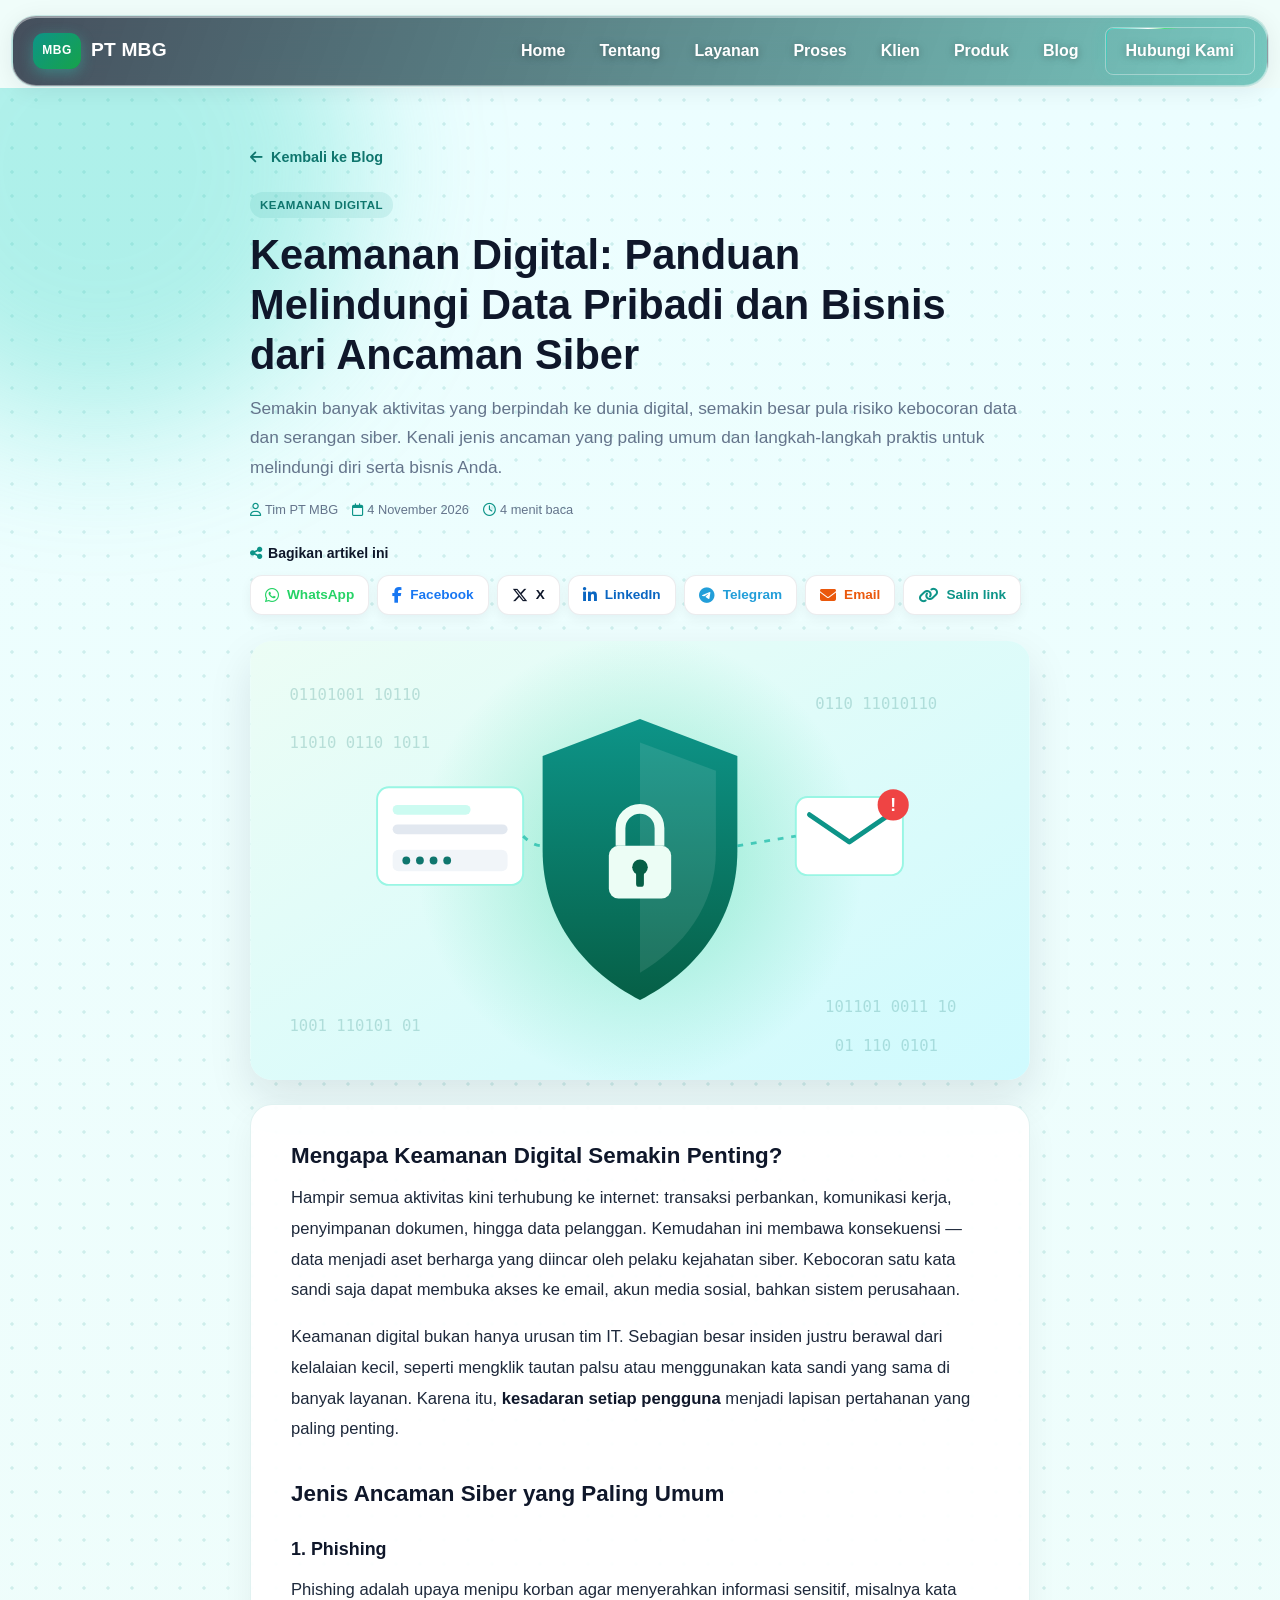
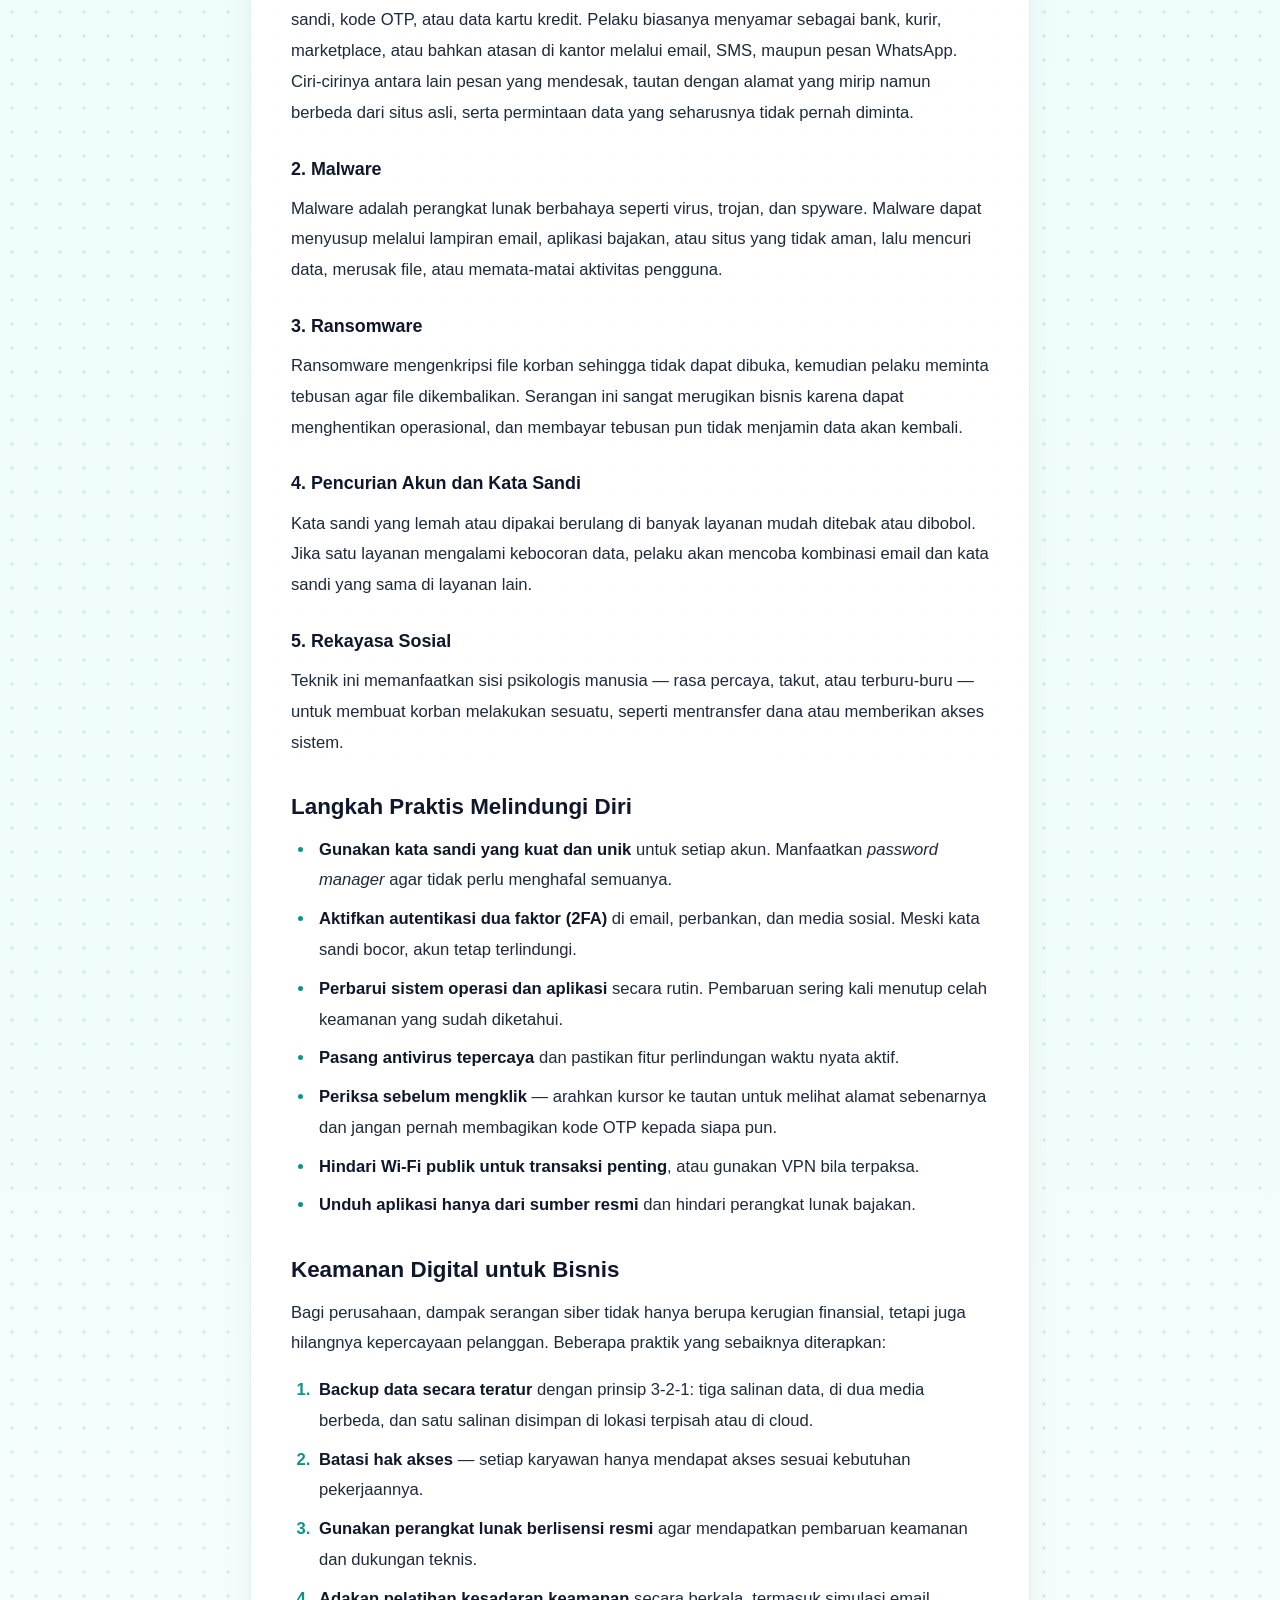
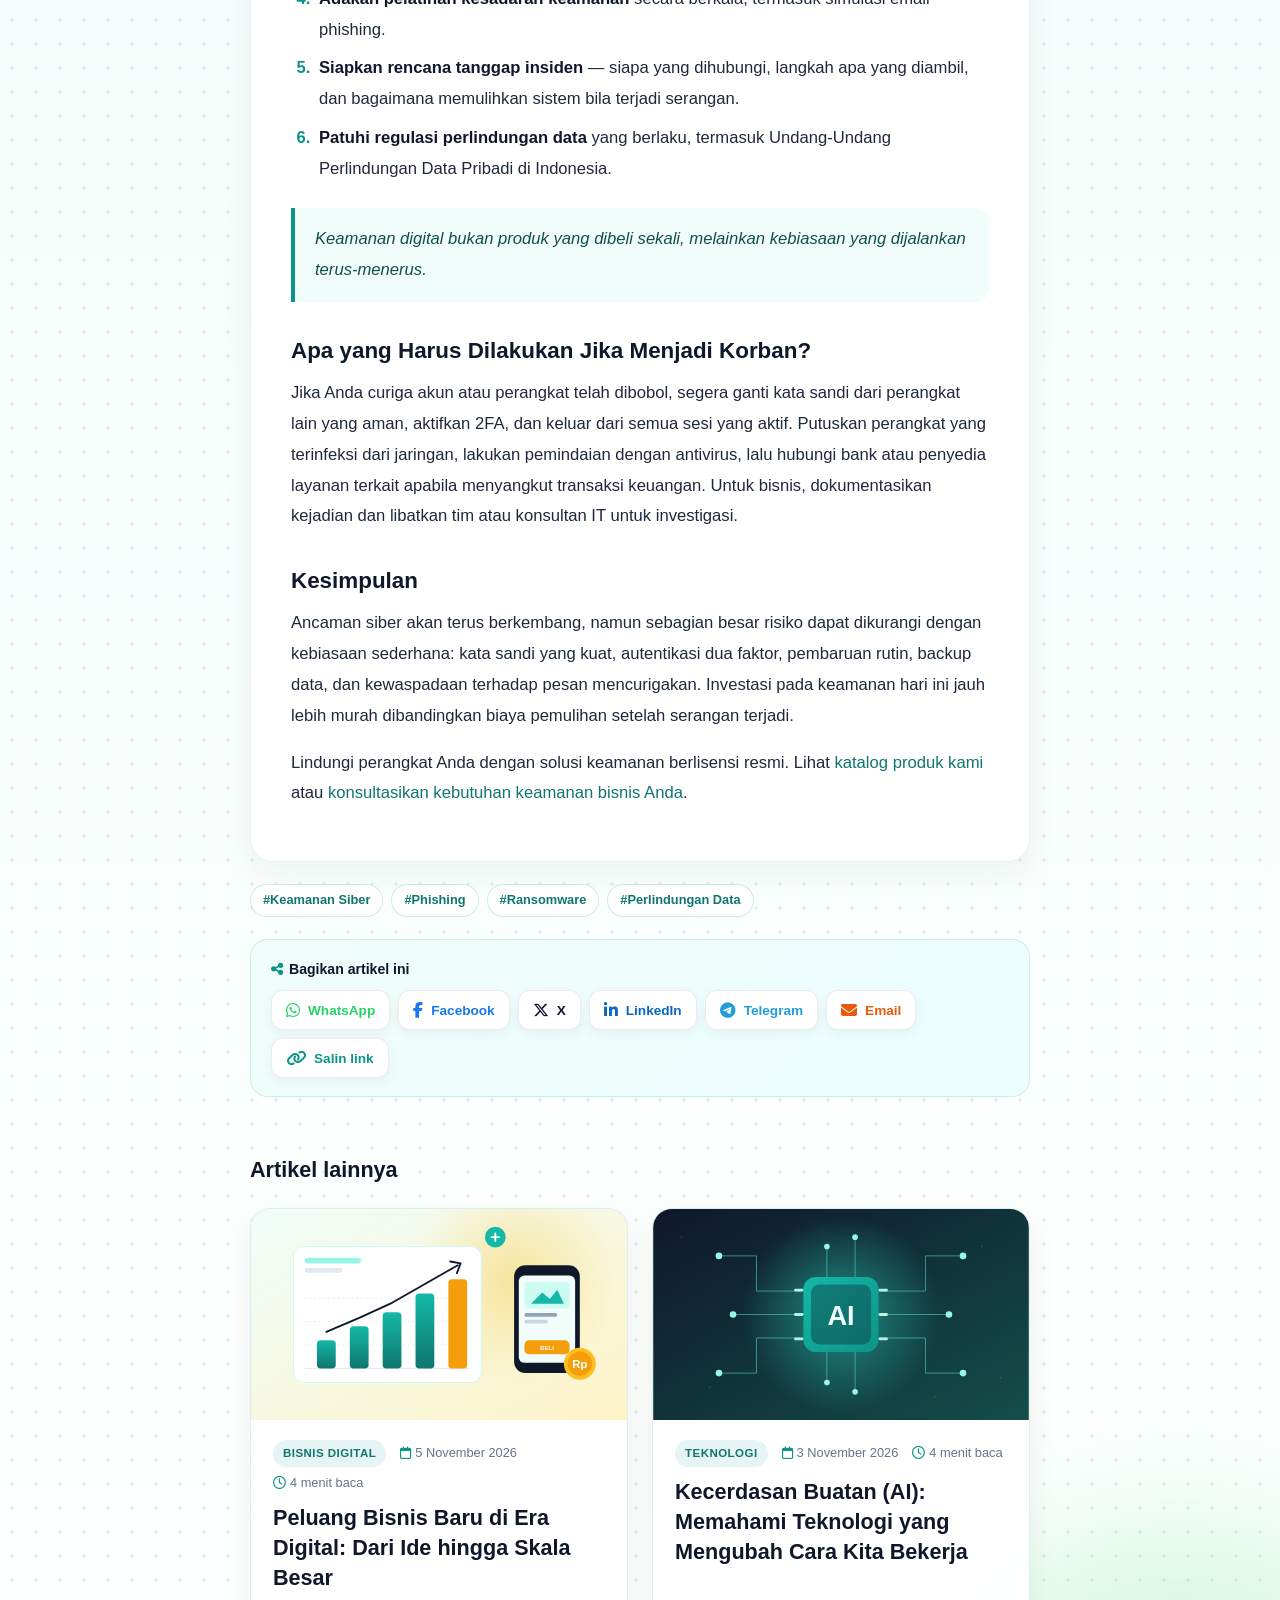
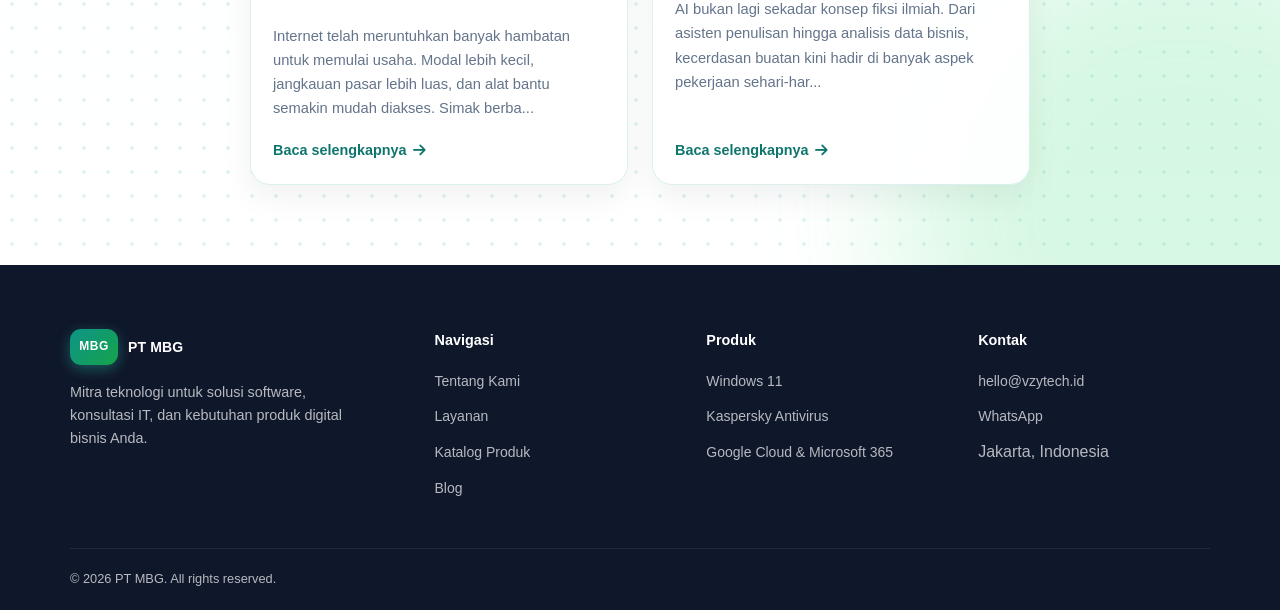
==== public/blog/keamanan-digital-melindungi-data-dari-ancaman-siber.html @ eb4c5659 "perbaikan dashboard, penambahan blog artikel" ====
<!DOCTYPE html>
<html lang="id">
<head>
<meta charset="UTF-8">
<meta name="viewport" content="width=device-width, initial-scale=1.0">
<title>Keamanan Digital: Panduan Melindungi Data Pribadi dan Bisnis dari Ancaman Siber — PT MBG</title>
<meta name="description" content="Panduan keamanan digital: kenali ancaman siber seperti phishing, malware, dan ransomware, serta langkah praktis melindungi data pribadi dan bisnis.">
<meta name="keywords" content="keamanan digital, keamanan siber, phishing, ransomware, antivirus, perlindungan data">
<meta property="og:title" content="Keamanan Digital: Panduan Melindungi Data Pribadi dan Bisnis dari Ancaman Siber">
<meta property="og:description" content="Panduan keamanan digital: kenali ancaman siber seperti phishing, malware, dan ransomware, serta langkah praktis melindungi data pribadi dan bisnis.">
<meta property="og:type" content="article">
<link rel="stylesheet" href="https://cdnjs.cloudflare.com/ajax/libs/font-awesome/6.5.1/css/all.min.css">
<link rel="stylesheet" href="../home/css/style.css">
<style>.catalog-page{padding-top:88px;background:var(--off-white)}.blog-section{position:relative;isolation:isolate;overflow:hidden;padding:56px 0 80px;background-color:#f0fdfa;background-image:radial-gradient(circle,rgba(13,148,136,.14) 1.5px,transparent 1.75px),linear-gradient(180deg,#ecfeff 0%,#f0fdfa 45%,#fff 100%);background-size:24px 24px,100% 100%}.blog-section::before,.blog-section::after{content:"";position:absolute;z-index:-1;border-radius:50%;filter:blur(70px);pointer-events:none}.blog-section::before{width:520px;height:520px;top:-180px;left:-160px;background:rgba(45,212,191,.32)}.blog-section::after{width:560px;height:560px;bottom:-220px;right:-180px;background:rgba(74,222,128,.22)}.blog-section .section-header{margin-bottom:40px}.blog-grid{display:grid;grid-template-columns:repeat(3,minmax(0,1fr));gap:24px}@media(max-width:980px){.blog-grid{grid-template-columns:repeat(2,minmax(0,1fr))}}@media(max-width:620px){.blog-grid{grid-template-columns:1fr}}.blog-card{display:flex;flex-direction:column;min-width:0;overflow:hidden;border-radius:20px;background:rgba(255,255,255,.94);border:1px solid rgba(13,148,136,.14);box-shadow:0 12px 32px rgba(15,23,42,.06);color:inherit;text-decoration:none;transition:transform .25s ease,box-shadow .25s ease}.blog-card:hover{transform:translateY(-4px);box-shadow:0 20px 44px rgba(13,148,136,.16)}.blog-card-image{display:block;width:100%;aspect-ratio:16/9;object-fit:cover;background:linear-gradient(135deg,rgba(13,148,136,.12),rgba(22,163,74,.1))}.blog-card-body{display:flex;flex:1;flex-direction:column;gap:10px;padding:20px 22px 22px}.blog-meta{display:flex;flex-wrap:wrap;align-items:center;gap:6px 14px;color:var(--muted);font-size:.8rem}.blog-meta i{margin-right:4px;color:var(--turquoise)}.blog-category{display:inline-block;padding:4px 10px;border-radius:999px;background:rgba(13,148,136,.1);color:var(--turquoise-dark);font-size:.72rem;font-weight:700;letter-spacing:.04em;text-transform:uppercase}.blog-card h2{margin:0;font-size:1.18rem;line-height:1.4;color:var(--slate)}.blog-card p{margin:0;color:var(--muted);font-size:.92rem;line-height:1.65}.blog-read-more{margin-top:auto;padding-top:8px;color:var(--turquoise-dark);font-weight:700;font-size:.9rem}.blog-read-more i{margin-left:6px;transition:transform .2s ease}.blog-card:hover .blog-read-more i{transform:translateX(4px)}.blog-empty{grid-column:1/-1;padding:28px;border:1px dashed var(--border);border-radius:16px;color:var(--muted);text-align:center}.article-wrap{max-width:780px;margin:0 auto}.article-back{display:inline-flex;align-items:center;gap:8px;margin-bottom:22px;color:var(--turquoise-dark);font-weight:700;text-decoration:none;font-size:.9rem}.article-header h1{margin:12px 0 14px;font-size:clamp(1.8rem,4vw,2.6rem);line-height:1.2;color:var(--slate)}.article-lead{margin:0 0 18px;color:var(--muted);font-size:1.08rem;line-height:1.7}.article-cover{display:block;width:100%;aspect-ratio:16/9;object-fit:cover;margin:26px 0 8px;border-radius:22px;box-shadow:0 18px 44px rgba(15,23,42,.1)}.article-body{margin-top:24px;padding:36px 40px;border-radius:22px;background:rgba(255,255,255,.95);border:1px solid rgba(13,148,136,.12);box-shadow:0 12px 32px rgba(15,23,42,.05);color:#1e293b;font-size:1.04rem;line-height:1.85}.article-body h2{margin:34px 0 12px;font-size:1.4rem;line-height:1.35;color:var(--slate)}.article-body h2:first-child{margin-top:0}.article-body h3{margin:24px 0 8px;font-size:1.12rem;color:var(--slate)}.article-body p{margin:0 0 16px}.article-body ul,.article-body ol{margin:0 0 18px;padding-left:24px}.article-body ul{list-style:disc}.article-body ol{list-style:decimal}.article-body li{margin-bottom:8px;padding-left:4px}.article-body li::marker{color:var(--turquoise);font-weight:700}.article-body strong{color:var(--slate)}.article-body a{color:var(--turquoise-dark)}.article-body img{max-width:100%;height:auto;border-radius:14px}.article-body blockquote{margin:24px 0;padding:16px 20px;border-left:4px solid var(--turquoise);border-radius:0 14px 14px 0;background:#f0fdfa;color:#134e4a;font-style:italic}.article-tags{display:flex;flex-wrap:wrap;gap:8px;margin-top:22px}.article-tags span{padding:5px 12px;border-radius:999px;background:#fff;border:1px solid rgba(13,148,136,.2);color:var(--turquoise-dark);font-size:.8rem;font-weight:600}.article-related{margin-top:56px}.article-related h2{margin:0 0 20px;font-size:1.35rem;color:var(--slate)}.article-related .blog-grid{grid-template-columns:repeat(2,minmax(0,1fr))}@media(max-width:620px){.article-body{padding:24px 20px;font-size:1rem}.article-related .blog-grid{grid-template-columns:1fr}}</style><style>.share-bar{display:flex;flex-wrap:wrap;align-items:center;gap:10px;margin:22px 0}.share-bar-label{margin-right:4px;color:var(--slate);font-size:.88rem;font-weight:700}.share-bar-label i{margin-right:6px;color:var(--turquoise)}.share-buttons{display:flex;flex-wrap:wrap;gap:8px}.share-btn{display:inline-flex;align-items:center;justify-content:center;gap:8px;height:40px;min-width:40px;padding:0 14px;border:1px solid rgba(15,23,42,.08);border-radius:12px;background:#fff;color:var(--share-color);font:600 .85rem var(--font);text-decoration:none;cursor:pointer;box-shadow:0 4px 12px rgba(15,23,42,.05);transition:transform .2s ease,background .2s ease,color .2s ease,box-shadow .2s ease}.share-btn i{font-size:1rem}.share-btn:hover,.share-btn:focus-visible{background:var(--share-color);color:#fff;transform:translateY(-2px);box-shadow:0 10px 20px rgba(15,23,42,.12)}.share-btn.is-copied{background:var(--share-color);color:#fff}.share-btn-native{display:none}.share-bar.is-boxed{padding:18px 20px;border-radius:18px;background:linear-gradient(135deg,#f0fdfa,#ecfeff);border:1px solid rgba(13,148,136,.16)}.article-body .share-bar{margin:26px 0}@media(max-width:620px){.share-btn span{display:none}.share-btn{padding:0;width:42px;height:42px}.share-btn-native{display:inline-flex}.share-bar-label{width:100%}}</style>
</head>
<body class="catalog-page">
<div class="nav-wrap"><nav class="nav" aria-label="Navigasi utama"><a href="/public/home/" class="nav-logo"><span class="nav-logo-mark">MBG</span>PT MBG</a><div class="nav-links" id="navLinks"><a href="/public/home/">Home</a><a href="/public/home/index.html#about">Tentang</a><a href="/public/home/index.html#services">Layanan</a><a href="/public/home/index.html#process">Proses</a><a href="/public/home/index.html#testimonials">Klien</a><a href="/public/pages/produk.html">Produk</a><a href="/public/pages/blog.html">Blog</a><a href="/public/home/index.html#contact" class="nav-cta">Hubungi Kami</a></div><button class="nav-toggle" type="button" aria-label="Menu" aria-expanded="false"><i class="fas fa-bars"></i></button></nav></div><script>(function(){var toggle=document.querySelector(".nav-toggle");var links=document.querySelector(".nav-links");var nav=document.querySelector(".nav");if(toggle&&links){toggle.addEventListener("click",function(){var open=links.classList.toggle("open");toggle.setAttribute("aria-expanded",open?"true":"false");});links.querySelectorAll("a").forEach(function(link){link.addEventListener("click",function(){links.classList.remove("open");toggle.setAttribute("aria-expanded","false");});});}if(nav){var update=function(){nav.classList.toggle("scrolled",window.scrollY>40);};window.addEventListener("scroll",update,{passive:true});update();}})();</script>
<main class="section blog-section"><div class="container"><article class="article-wrap"><a class="article-back" href="/public/pages/blog.html"><i class="fas fa-arrow-left"></i>Kembali ke Blog</a><header class="article-header"><span class="blog-category">Keamanan Digital</span><h1>Keamanan Digital: Panduan Melindungi Data Pribadi dan Bisnis dari Ancaman Siber</h1><p class="article-lead">Semakin banyak aktivitas yang berpindah ke dunia digital, semakin besar pula risiko kebocoran data dan serangan siber. Kenali jenis ancaman yang paling umum dan langkah-langkah praktis untuk melindungi diri serta bisnis Anda.</p><div class="blog-meta"><span><i class="far fa-user"></i>Tim PT MBG</span><span><i class="far fa-calendar"></i>4 November 2026</span><span><i class="far fa-clock"></i>4 menit baca</span></div><div class="share-bar" data-share-title="Keamanan Digital: Panduan Melindungi Data Pribadi dan Bisnis dari Ancaman Siber"><span class="share-bar-label"><i class="fas fa-share-alt"></i>Bagikan artikel ini</span><div class="share-buttons"><a href="#" target="_blank" rel="noopener noreferrer" class="share-btn" data-share="whatsapp" style="--share-color:#25d366" aria-label="Bagikan via WhatsApp" title="WhatsApp"><i class="fab fa-whatsapp" aria-hidden="true"></i><span>WhatsApp</span></a><a href="#" target="_blank" rel="noopener noreferrer" class="share-btn" data-share="facebook" style="--share-color:#1877f2" aria-label="Bagikan via Facebook" title="Facebook"><i class="fab fa-facebook-f" aria-hidden="true"></i><span>Facebook</span></a><a href="#" target="_blank" rel="noopener noreferrer" class="share-btn" data-share="x" style="--share-color:#0f172a" aria-label="Bagikan via X" title="X"><i class="fab fa-x-twitter" aria-hidden="true"></i><span>X</span></a><a href="#" target="_blank" rel="noopener noreferrer" class="share-btn" data-share="linkedin" style="--share-color:#0a66c2" aria-label="Bagikan via LinkedIn" title="LinkedIn"><i class="fab fa-linkedin-in" aria-hidden="true"></i><span>LinkedIn</span></a><a href="#" target="_blank" rel="noopener noreferrer" class="share-btn" data-share="telegram" style="--share-color:#229ed9" aria-label="Bagikan via Telegram" title="Telegram"><i class="fab fa-telegram-plane" aria-hidden="true"></i><span>Telegram</span></a><a href="#" target="_blank" rel="noopener noreferrer" class="share-btn" data-share="email" style="--share-color:#ea580c" aria-label="Bagikan via Email" title="Email"><i class="fas fa-envelope" aria-hidden="true"></i><span>Email</span></a><button type="button" class="share-btn" data-share="copy" style="--share-color:#0d9488" aria-label="Bagikan via Salin link" title="Salin link"><i class="fas fa-link" aria-hidden="true"></i><span>Salin link</span></button><button type="button" class="share-btn share-btn-native" data-share="native" style="--share-color:#0d9488" aria-label="Bagikan" title="Bagikan"><i class="fas fa-share-nodes" aria-hidden="true"></i></button></div></div></header><img class="article-cover" src="/public/blog/img/keamanan-digital.svg" alt="Keamanan Digital: Panduan Melindungi Data Pribadi dan Bisnis dari Ancaman Siber"><div class="article-body"><h2>Mengapa Keamanan Digital Semakin Penting?</h2>
<p>Hampir semua aktivitas kini terhubung ke internet: transaksi perbankan, komunikasi kerja, penyimpanan dokumen, hingga data pelanggan. Kemudahan ini membawa konsekuensi — data menjadi aset berharga yang diincar oleh pelaku kejahatan siber. Kebocoran satu kata sandi saja dapat membuka akses ke email, akun media sosial, bahkan sistem perusahaan.</p>
<p>Keamanan digital bukan hanya urusan tim IT. Sebagian besar insiden justru berawal dari kelalaian kecil, seperti mengklik tautan palsu atau menggunakan kata sandi yang sama di banyak layanan. Karena itu, <strong>kesadaran setiap pengguna</strong> menjadi lapisan pertahanan yang paling penting.</p>

<h2>Jenis Ancaman Siber yang Paling Umum</h2>
<h3>1. Phishing</h3>
<p>Phishing adalah upaya menipu korban agar menyerahkan informasi sensitif, misalnya kata sandi, kode OTP, atau data kartu kredit. Pelaku biasanya menyamar sebagai bank, kurir, marketplace, atau bahkan atasan di kantor melalui email, SMS, maupun pesan WhatsApp. Ciri-cirinya antara lain pesan yang mendesak, tautan dengan alamat yang mirip namun berbeda dari situs asli, serta permintaan data yang seharusnya tidak pernah diminta.</p>
<h3>2. Malware</h3>
<p>Malware adalah perangkat lunak berbahaya seperti virus, trojan, dan spyware. Malware dapat menyusup melalui lampiran email, aplikasi bajakan, atau situs yang tidak aman, lalu mencuri data, merusak file, atau memata-matai aktivitas pengguna.</p>
<h3>3. Ransomware</h3>
<p>Ransomware mengenkripsi file korban sehingga tidak dapat dibuka, kemudian pelaku meminta tebusan agar file dikembalikan. Serangan ini sangat merugikan bisnis karena dapat menghentikan operasional, dan membayar tebusan pun tidak menjamin data akan kembali.</p>
<h3>4. Pencurian Akun dan Kata Sandi</h3>
<p>Kata sandi yang lemah atau dipakai berulang di banyak layanan mudah ditebak atau dibobol. Jika satu layanan mengalami kebocoran data, pelaku akan mencoba kombinasi email dan kata sandi yang sama di layanan lain.</p>
<h3>5. Rekayasa Sosial</h3>
<p>Teknik ini memanfaatkan sisi psikologis manusia — rasa percaya, takut, atau terburu-buru — untuk membuat korban melakukan sesuatu, seperti mentransfer dana atau memberikan akses sistem.</p>

<h2>Langkah Praktis Melindungi Diri</h2>
<ul>
<li><strong>Gunakan kata sandi yang kuat dan unik</strong> untuk setiap akun. Manfaatkan <em>password manager</em> agar tidak perlu menghafal semuanya.</li>
<li><strong>Aktifkan autentikasi dua faktor (2FA)</strong> di email, perbankan, dan media sosial. Meski kata sandi bocor, akun tetap terlindungi.</li>
<li><strong>Perbarui sistem operasi dan aplikasi</strong> secara rutin. Pembaruan sering kali menutup celah keamanan yang sudah diketahui.</li>
<li><strong>Pasang antivirus tepercaya</strong> dan pastikan fitur perlindungan waktu nyata aktif.</li>
<li><strong>Periksa sebelum mengklik</strong> — arahkan kursor ke tautan untuk melihat alamat sebenarnya dan jangan pernah membagikan kode OTP kepada siapa pun.</li>
<li><strong>Hindari Wi-Fi publik untuk transaksi penting</strong>, atau gunakan VPN bila terpaksa.</li>
<li><strong>Unduh aplikasi hanya dari sumber resmi</strong> dan hindari perangkat lunak bajakan.</li>
</ul>

<h2>Keamanan Digital untuk Bisnis</h2>
<p>Bagi perusahaan, dampak serangan siber tidak hanya berupa kerugian finansial, tetapi juga hilangnya kepercayaan pelanggan. Beberapa praktik yang sebaiknya diterapkan:</p>
<ol>
<li><strong>Backup data secara teratur</strong> dengan prinsip 3-2-1: tiga salinan data, di dua media berbeda, dan satu salinan disimpan di lokasi terpisah atau di cloud.</li>
<li><strong>Batasi hak akses</strong> — setiap karyawan hanya mendapat akses sesuai kebutuhan pekerjaannya.</li>
<li><strong>Gunakan perangkat lunak berlisensi resmi</strong> agar mendapatkan pembaruan keamanan dan dukungan teknis.</li>
<li><strong>Adakan pelatihan kesadaran keamanan</strong> secara berkala, termasuk simulasi email phishing.</li>
<li><strong>Siapkan rencana tanggap insiden</strong> — siapa yang dihubungi, langkah apa yang diambil, dan bagaimana memulihkan sistem bila terjadi serangan.</li>
<li><strong>Patuhi regulasi perlindungan data</strong> yang berlaku, termasuk Undang-Undang Perlindungan Data Pribadi di Indonesia.</li>
</ol>
<blockquote>Keamanan digital bukan produk yang dibeli sekali, melainkan kebiasaan yang dijalankan terus-menerus.</blockquote>

<h2>Apa yang Harus Dilakukan Jika Menjadi Korban?</h2>
<p>Jika Anda curiga akun atau perangkat telah dibobol, segera ganti kata sandi dari perangkat lain yang aman, aktifkan 2FA, dan keluar dari semua sesi yang aktif. Putuskan perangkat yang terinfeksi dari jaringan, lakukan pemindaian dengan antivirus, lalu hubungi bank atau penyedia layanan terkait apabila menyangkut transaksi keuangan. Untuk bisnis, dokumentasikan kejadian dan libatkan tim atau konsultan IT untuk investigasi.</p>

<h2>Kesimpulan</h2>
<p>Ancaman siber akan terus berkembang, namun sebagian besar risiko dapat dikurangi dengan kebiasaan sederhana: kata sandi yang kuat, autentikasi dua faktor, pembaruan rutin, backup data, dan kewaspadaan terhadap pesan mencurigakan. Investasi pada keamanan hari ini jauh lebih murah dibandingkan biaya pemulihan setelah serangan terjadi.</p>
<p>Lindungi perangkat Anda dengan solusi keamanan berlisensi resmi. Lihat <a href="/public/pages/produk.html">katalog produk kami</a> atau <a href="/public/home/index.html#contact">konsultasikan kebutuhan keamanan bisnis Anda</a>.</p></div><div class="article-tags"><span>#Keamanan Siber</span><span>#Phishing</span><span>#Ransomware</span><span>#Perlindungan Data</span></div><div class="share-bar is-boxed" data-share-title="Keamanan Digital: Panduan Melindungi Data Pribadi dan Bisnis dari Ancaman Siber"><span class="share-bar-label"><i class="fas fa-share-alt"></i>Bagikan artikel ini</span><div class="share-buttons"><a href="#" target="_blank" rel="noopener noreferrer" class="share-btn" data-share="whatsapp" style="--share-color:#25d366" aria-label="Bagikan via WhatsApp" title="WhatsApp"><i class="fab fa-whatsapp" aria-hidden="true"></i><span>WhatsApp</span></a><a href="#" target="_blank" rel="noopener noreferrer" class="share-btn" data-share="facebook" style="--share-color:#1877f2" aria-label="Bagikan via Facebook" title="Facebook"><i class="fab fa-facebook-f" aria-hidden="true"></i><span>Facebook</span></a><a href="#" target="_blank" rel="noopener noreferrer" class="share-btn" data-share="x" style="--share-color:#0f172a" aria-label="Bagikan via X" title="X"><i class="fab fa-x-twitter" aria-hidden="true"></i><span>X</span></a><a href="#" target="_blank" rel="noopener noreferrer" class="share-btn" data-share="linkedin" style="--share-color:#0a66c2" aria-label="Bagikan via LinkedIn" title="LinkedIn"><i class="fab fa-linkedin-in" aria-hidden="true"></i><span>LinkedIn</span></a><a href="#" target="_blank" rel="noopener noreferrer" class="share-btn" data-share="telegram" style="--share-color:#229ed9" aria-label="Bagikan via Telegram" title="Telegram"><i class="fab fa-telegram-plane" aria-hidden="true"></i><span>Telegram</span></a><a href="#" target="_blank" rel="noopener noreferrer" class="share-btn" data-share="email" style="--share-color:#ea580c" aria-label="Bagikan via Email" title="Email"><i class="fas fa-envelope" aria-hidden="true"></i><span>Email</span></a><button type="button" class="share-btn" data-share="copy" style="--share-color:#0d9488" aria-label="Bagikan via Salin link" title="Salin link"><i class="fas fa-link" aria-hidden="true"></i><span>Salin link</span></button><button type="button" class="share-btn share-btn-native" data-share="native" style="--share-color:#0d9488" aria-label="Bagikan" title="Bagikan"><i class="fas fa-share-nodes" aria-hidden="true"></i></button></div></div><aside class="article-related"><h2>Artikel lainnya</h2><div class="blog-grid"><a class="blog-card" href="/public/blog/peluang-bisnis-baru-di-era-digital.html"><img class="blog-card-image" src="/public/blog/img/bisnis-digital.svg" alt="Peluang Bisnis Baru di Era Digital: Dari Ide hingga Skala Besar" loading="lazy"><div class="blog-card-body"><div class="blog-meta"><span class="blog-category">Bisnis Digital</span><span><i class="far fa-calendar"></i>5 November 2026</span><span><i class="far fa-clock"></i>4 menit baca</span></div><h2>Peluang Bisnis Baru di Era Digital: Dari Ide hingga Skala Besar</h2><p>Internet telah meruntuhkan banyak hambatan untuk memulai usaha. Modal lebih kecil, jangkauan pasar lebih luas, dan alat bantu semakin mudah diakses. Simak berba...</p><span class="blog-read-more">Baca selengkapnya<i class="fas fa-arrow-right"></i></span></div></a><a class="blog-card" href="/public/blog/kecerdasan-buatan-ai-mengubah-cara-kerja.html"><img class="blog-card-image" src="/public/blog/img/ai.svg" alt="Kecerdasan Buatan (AI): Memahami Teknologi yang Mengubah Cara Kita Bekerja" loading="lazy"><div class="blog-card-body"><div class="blog-meta"><span class="blog-category">Teknologi</span><span><i class="far fa-calendar"></i>3 November 2026</span><span><i class="far fa-clock"></i>4 menit baca</span></div><h2>Kecerdasan Buatan (AI): Memahami Teknologi yang Mengubah Cara Kita Bekerja</h2><p>AI bukan lagi sekadar konsep fiksi ilmiah. Dari asisten penulisan hingga analisis data bisnis, kecerdasan buatan kini hadir di banyak aspek pekerjaan sehari-har...</p><span class="blog-read-more">Baca selengkapnya<i class="fas fa-arrow-right"></i></span></div></a></div></aside></article></div></main>
<footer class="footer"><div class="container"><div class="footer-grid"><div class="footer-brand"><a href="/public/home/" class="nav-logo"><span class="nav-logo-mark">MBG</span>PT MBG</a><p>Mitra teknologi untuk solusi software, konsultasi IT, dan kebutuhan produk digital bisnis Anda.</p></div><div><h4>Navigasi</h4><ul><li><a href="/public/home/index.html#about">Tentang Kami</a></li><li><a href="/public/home/index.html#services">Layanan</a></li><li><a href="/public/pages/produk.html">Katalog Produk</a></li><li><a href="/public/pages/blog.html">Blog</a></li></ul></div><div><h4>Produk</h4><ul><li><a href="/public/pages/produk.html">Windows 11</a></li><li><a href="/public/pages/produk.html">Kaspersky Antivirus</a></li><li><a href="/public/pages/produk.html">Google Cloud &amp; Microsoft 365</a></li></ul></div><div><h4>Kontak</h4><ul><li><a href="mailto:hello@vzytech.id">hello@vzytech.id</a></li><li><a href="https://wa.me/6281313616756" target="_blank" rel="noopener noreferrer">WhatsApp</a></li><li>Jakarta, Indonesia</li></ul></div></div><div class="footer-bottom"><span>&copy; 2026 PT MBG. All rights reserved.</span></div></div></footer>
<script>(function(){var url=location.href.split("#")[0];document.querySelectorAll(".share-bar").forEach(function(bar){var title=bar.dataset.shareTitle||document.title;var u=encodeURIComponent(url);var t=encodeURIComponent(title);var links={whatsapp:"https://wa.me/?text="+t+"%20"+u,facebook:"https://www.facebook.com/sharer/sharer.php?u="+u,x:"https://twitter.com/intent/tweet?text="+t+"&url="+u,linkedin:"https://www.linkedin.com/sharing/share-offsite/?url="+u,telegram:"https://t.me/share/url?url="+u+"&text="+t,email:"mailto:?subject="+t+"&body="+t+"%0A%0A"+u};bar.querySelectorAll("a.share-btn").forEach(function(a){var href=links[a.dataset.share];if(href){a.href=href;if(a.dataset.share==="email")a.removeAttribute("target");}});var copy=bar.querySelector("[data-share=copy]");if(copy)copy.addEventListener("click",function(){var done=function(){var label=copy.querySelector("span");var old=label?label.textContent:"";copy.classList.add("is-copied");if(label)label.textContent="Tersalin!";setTimeout(function(){copy.classList.remove("is-copied");if(label)label.textContent=old;},1800);};if(navigator.clipboard){navigator.clipboard.writeText(url).then(done,function(){prompt("Salin link:",url);});}else{prompt("Salin link:",url);}});var nat=bar.querySelector("[data-share=native]");if(nat){if(navigator.share){nat.addEventListener("click",function(){navigator.share({title:title,url:url}).catch(function(){});});}else{nat.remove();}}});})();</script>
</body>
</html>
---- public/home/css/style.css ----
/* ============================================
   PT MBG — Home Page
   Turquoise · White · Green | Hi-Tech Modern
   ============================================ */

:root {
  --turquoise: #0d9488;
  --turquoise-light: #2dd4bf;
  --turquoise-dark: #0f766e;
  --turquoise-glow: rgba(45, 212, 191, 0.35);
  --green: #16a34a;
  --green-light: #4ade80;
  --green-dark: #15803d;
  --white: #ffffff;
  --off-white: #f0fdfa;
  --slate: #0f172a;
  --slate-soft: #1e293b;
  --muted: #64748b;
  --border: rgba(13, 148, 136, 0.15);
  --shadow: 0 10px 40px rgba(13, 148, 136, 0.12);
  --shadow-lg: 0 20px 60px rgba(13, 148, 136, 0.18);
  --radius: 20px;
  --radius-sm: 12px;
  --nav-h: 72px;
  --font: Helvetica, Arial, sans-serif;
  --font-display: var(--font);
  --ease: cubic-bezier(0.22, 1, 0.36, 1);
}

*, *::before, *::after { box-sizing: border-box; margin: 0; padding: 0; }

html {
  scroll-behavior: smooth;
  scroll-padding-top: calc(var(--nav-h) + 24px);
}

body {
  font-family: var(--font);
  color: var(--slate);
  background: var(--white);
  line-height: 1.6;
  overflow-x: hidden;
}

img { max-width: 100%; display: block; }
a { text-decoration: none; color: inherit; }
ul { list-style: none; }
button { font-family: inherit; cursor: pointer; border: none; background: none; }

.container {
  width: min(1140px, 92%);
  margin-inline: auto;
}

/* ---------- Floating Sticky Nav ---------- */
.nav-wrap {
  position: fixed;
  top: 16px;
  left: 0;
  right: 0;
  z-index: 1000;
  display: flex;
  justify-content: center;
  pointer-events: none;
  transition: top 0.35s var(--ease);
}

.nav {
  pointer-events: auto;
  display: flex;
  align-items: center;
  justify-content: space-between;
  gap: 8px;
  padding: 10px 12px 10px 20px;
  width: calc(100% - 24px);
  max-width: 1600px;
  background: linear-gradient(110deg, rgba(15, 23, 42, 0.76), rgba(13, 148, 136, 0.52));
  backdrop-filter: blur(20px) saturate(1.5);
  -webkit-backdrop-filter: blur(20px) saturate(1.5);
  border: 1px solid rgba(255, 255, 255, 0.42);
  border-radius: 24px;
  box-shadow:
    0 4px 24px rgba(15, 23, 42, 0.08),
    0 0 0 1px var(--border),
    inset 0 1px 0 rgba(255, 255, 255, 0.45);
  transition: all 0.4s var(--ease);
}

.nav.scrolled {
  background: linear-gradient(110deg, rgba(15, 23, 42, 0.84), rgba(13, 148, 136, 0.62));
  box-shadow: var(--shadow-lg), 0 0 0 1px var(--border);
  padding: 8px 10px 8px 18px;
}

.nav-logo {
  display: flex;
  align-items: center;
  gap: 10px;
  font-family: var(--font-display);
  font-weight: 700;
  font-size: 1.2rem;
  letter-spacing: 0.01em;
  color: var(--white);
  margin-right: 12px;
  white-space: nowrap;
}

.nav-logo-mark {
  width: 48px;
  height: 36px;
  border-radius: 11px;
  background: linear-gradient(135deg, var(--turquoise), var(--green));
  display: grid;
  place-items: center;
  color: white;
  font-size: 12px;
  letter-spacing: 0.04em;
  font-weight: 800;
  box-shadow: 0 4px 14px var(--turquoise-glow);
}

.nav-links {
  display: flex;
  align-items: center;
  gap: 2px;
}

.nav-links a {
  padding: 10px 16px;
  border-radius: 8px;
  font-size: 1rem;
  font-weight: 700;
  color: var(--white);
  text-shadow: 0 1px 8px rgba(0, 0, 0, 0.35);
  transition: all 0.25s var(--ease);
}

.nav-links a:hover,
.nav-links a.active {
  color: var(--white);
  background: rgba(45, 212, 191, 0.24);
}

.nav-cta {
  position: relative;
  isolation: isolate;
  overflow: hidden;
  margin-left: 8px;
  padding: 10px 20px !important;
  border-radius: 8px !important;
  border: 1px solid rgba(255, 255, 255, 0.34) !important;
  background: transparent !important;
  color: white !important;
  font-weight: 600 !important;
  font-size: 1rem !important;
  box-shadow: 0 0 16px rgba(45, 212, 191, 0.12);
  transition: transform 0.25s var(--ease), box-shadow 0.25s var(--ease) !important;
}

.nav-cta::before {
  content: '';
  position: absolute;
  z-index: -1;
  inset: 0;
  padding: 1px;
  border-radius: inherit;
  background: conic-gradient(
    from 0deg,
    transparent 0deg 245deg,
    var(--turquoise-light) 285deg,
    white 305deg,
    var(--green-light) 325deg,
    transparent 360deg
  );
  -webkit-mask: linear-gradient(#fff 0 0) content-box, linear-gradient(#fff 0 0);
  -webkit-mask-composite: xor;
  mask: linear-gradient(#fff 0 0) content-box, linear-gradient(#fff 0 0);
  mask-composite: exclude;
  animation: navCtaBorder 3.5s linear infinite;
}

.nav-cta:hover {
  transform: translateY(-2px);
  box-shadow: 0 0 22px rgba(45, 212, 191, 0.28);
}

@keyframes navCtaBorder {
  to { transform: rotate(360deg); }
}

.nav-toggle {
  display: none;
  width: 42px;
  height: 42px;
  border-radius: 8px;
  align-items: center;
  justify-content: center;
  color: var(--slate);
  background: var(--off-white);
}

/* ---------- Hero Slider ---------- */
.hero {
  position: relative;
  height: 100vh;
  min-height: 620px;
  overflow: hidden;
  background: var(--slate);
}

.hero-slider {
  position: absolute;
  inset: 0;
}

.hero-slide {
  position: absolute;
  inset: 0;
  opacity: 0;
  visibility: hidden;
  transition: opacity 1s var(--ease), visibility 1s;
  z-index: 1;
}

.hero-slide.active {
  opacity: 1;
  visibility: visible;
  z-index: 2;
}

.hero-slide .bg {
  position: absolute;
  inset: 0;
  background-size: cover;
  background-position: center;
  transform: scale(1.08);
  transition: transform 8s var(--ease);
}

.hero-slide.active .bg {
  transform: scale(1);
}

.hero-slide .bg::after {
  content: '';
  position: absolute;
  inset: 0;
  background:
    linear-gradient(135deg, rgba(15, 23, 42, 0.88) 0%, rgba(13, 148, 136, 0.55) 50%, rgba(22, 163, 74, 0.45) 100%),
    radial-gradient(ellipse at 30% 20%, rgba(45, 212, 191, 0.25), transparent 50%);
}

/* Abstract hi-tech pattern overlay */
.hero-slide .grid-overlay {
  position: absolute;
  inset: 0;
  z-index: 1;
  background-image:
    linear-gradient(rgba(45, 212, 191, 0.06) 1px, transparent 1px),
    linear-gradient(90deg, rgba(45, 212, 191, 0.06) 1px, transparent 1px);
  background-size: 48px 48px;
  mask-image: radial-gradient(ellipse at center, black 20%, transparent 70%);
  pointer-events: none;
}

.hero-content {
  position: relative;
  z-index: 3;
  height: 100%;
  display: flex;
  align-items: center;
  color: white;
}

.hero-content .container {
  display: grid;
  grid-template-columns: minmax(0, 1.2fr) minmax(320px, 0.8fr);
  align-items: stretch;
  gap: clamp(32px, 5vw, 76px);
}

.hero-inner {
  display: flex;
  flex-direction: column;
  justify-content: center;
  align-self: stretch;
  max-width: 720px;
}

.hero-showcase {
  position: relative;
  isolation: isolate;
  justify-self: end;
  width: min(100%, 440px);
  overflow: hidden;
  padding: 30px;
  border: 1px solid rgba(255, 255, 255, 0.24);
  border-radius: 24px;
  background:
    radial-gradient(circle at 100% 0, rgba(45, 212, 191, 0.2), transparent 38%),
    linear-gradient(145deg, rgba(15, 23, 42, 0.68), rgba(13, 148, 136, 0.24));
  box-shadow: 0 24px 70px rgba(2, 12, 24, 0.25), inset 0 1px 0 rgba(255, 255, 255, 0.12);
  backdrop-filter: blur(18px);
  -webkit-backdrop-filter: blur(18px);
  opacity: 0;
  transform: translateY(24px);
}

.hero-slide.active .hero-showcase {
  animation:
    heroIn 0.9s var(--ease) 0.72s forwards,
    showcaseGlow 5s ease-in-out 1.6s infinite;
}

.showcase-heading,
.showcase-steps,
.showcase-footer {
  position: relative;
  z-index: 1;
}

.showcase-kicker {
  display: inline-flex;
  align-items: center;
  gap: 8px;
  margin-bottom: 18px;
  color: var(--turquoise-light);
  font-size: 0.7rem;
  font-weight: 700;
  letter-spacing: 0.12em;
}

.showcase-heading h2 {
  max-width: 320px;
  margin-bottom: 8px;
  color: white;
  font-family: var(--font-display);
  font-size: clamp(1.4rem, 2.4vw, 1.85rem);
  line-height: 1.2;
  letter-spacing: -0.02em;
}

.showcase-heading p {
  margin: 0;
  color: rgba(255, 255, 255, 0.68);
  font-size: 0.85rem;
  line-height: 1.55;
}

.showcase-steps {
  display: grid;
  gap: 9px;
  margin-top: 24px;
}

.showcase-step {
  display: grid;
  grid-template-columns: 40px minmax(0, 1fr) auto;
  align-items: center;
  gap: 12px;
  padding: 12px;
  border: 1px solid rgba(255, 255, 255, 0.1);
  border-radius: 14px;
  background: rgba(255, 255, 255, 0.07);
  transition: transform 0.25s var(--ease), background 0.25s ease, border-color 0.25s ease;
}

.hero-slide.active .showcase-step {
  animation: showcaseStepIn 0.55s var(--ease) both;
}

.hero-slide.active .showcase-step:nth-child(1) { animation-delay: 1.05s; }
.hero-slide.active .showcase-step:nth-child(2) { animation-delay: 1.2s; }
.hero-slide.active .showcase-step:nth-child(3) { animation-delay: 1.35s; }

.showcase-step:hover {
  transform: translateX(-5px);
  border-color: rgba(45, 212, 191, 0.38);
  background: rgba(255, 255, 255, 0.12);
}

.showcase-step-icon {
  display: grid;
  width: 40px;
  height: 40px;
  place-items: center;
  border: 1px solid rgba(45, 212, 191, 0.2);
  border-radius: 12px;
  background: rgba(45, 212, 191, 0.12);
  color: var(--turquoise-light);
  transition: transform 0.3s var(--ease), background 0.3s ease;
}

.showcase-step:hover .showcase-step-icon {
  transform: rotate(-8deg) scale(1.08);
  background: rgba(45, 212, 191, 0.22);
}

.showcase-step strong,
.showcase-step small {
  display: block;
}

.showcase-step strong {
  color: white;
  font-size: 0.86rem;
  font-weight: 600;
}

.showcase-step small {
  margin-top: 2px;
  color: rgba(255, 255, 255, 0.58);
  font-size: 0.72rem;
}

.showcase-step-number {
  color: rgba(255, 255, 255, 0.38);
  font-family: var(--font-display);
  font-size: 0.8rem;
  font-weight: 700;
}

.showcase-footer {
  display: flex;
  align-items: center;
  flex-wrap: wrap;
  gap: 9px;
  margin-top: 20px;
  color: rgba(255, 255, 255, 0.68);
  font-size: 0.68rem;
  font-weight: 500;
}

.showcase-footer > i {
  width: 3px;
  height: 3px;
  border-radius: 50%;
  background: var(--turquoise-light);
}

.showcase-live-dot {
  width: 7px;
  height: 7px;
  border-radius: 50%;
  background: var(--green-light);
  box-shadow: 0 0 10px var(--green-light);
}

.showcase-orbit {
  position: absolute;
  z-index: -1;
  width: 180px;
  height: 180px;
  border: 1px solid rgba(45, 212, 191, 0.12);
  border-radius: 50%;
  pointer-events: none;
}

.showcase-orbit-one {
  top: -120px;
  right: -70px;
  animation: showcaseOrbit 18s linear infinite;
}

.showcase-orbit-two {
  top: -95px;
  right: -45px;
  width: 130px;
  height: 130px;
  animation: showcaseOrbit 12s linear infinite reverse;
}

@keyframes showcaseGlow {
  0%, 100% { box-shadow: 0 24px 70px rgba(2, 12, 24, 0.25), inset 0 1px 0 rgba(255, 255, 255, 0.12); }
  50% { box-shadow: 0 28px 78px rgba(45, 212, 191, 0.2), inset 0 1px 0 rgba(255, 255, 255, 0.18); }
}

@keyframes showcaseStepIn {
  from { opacity: 0; transform: translateY(12px); }
  to { opacity: 1; transform: translateY(0); }
}

@keyframes showcaseOrbit {
  to { transform: rotate(360deg); }
}

@media (prefers-reduced-motion: reduce) {
  .hero-slide.active .hero-showcase,
  .hero-slide.active .showcase-step,
  .showcase-orbit-one,
  .showcase-orbit-two {
    animation: none;
  }

  .hero-slide.active .hero-showcase,
  .hero-slide.active .showcase-step {
    opacity: 1;
    transform: none;
  }

  .showcase-step,
  .showcase-step-icon,
  .nav-cta::before {
    transition: none;
    animation: none;
  }
}

.hero-badge {
  display: inline-flex;
  align-items: center;
  gap: 8px;
  font-size: 0.8rem;
  font-weight: 500;
  margin-bottom: 20px;
  opacity: 0;
  transform: translateY(24px);
}

.hero-slide.active .hero-badge {
  animation: heroIn 0.8s var(--ease) 0.15s forwards;
}

.hero-badge .dot {
  width: 8px;
  height: 8px;
  border-radius: 50%;
  background: var(--green-light);
  box-shadow: 0 0 12px var(--green-light);
  animation: pulse 2s ease infinite;
}

.hero h1 {
  font-family: var(--font-display);
  font-size: clamp(2.4rem, 5.5vw, 3.75rem);
  font-weight: 700;
  line-height: 1.12;
  letter-spacing: -0.02em;
  margin-bottom: 18px;
  opacity: 0;
  transform: translateY(32px);
}

.hero-slide.active h1 {
  animation: heroIn 0.9s var(--ease) 0.3s forwards;
}

.hero h1 .accent {
  background: linear-gradient(90deg, var(--turquoise-light), var(--green-light));
  -webkit-background-clip: text;
  background-clip: text;
  color: transparent;
}

.hero p {
  font-size: clamp(1rem, 2vw, 1.15rem);
  color: rgba(255, 255, 255, 0.82);
  max-width: 520px;
  margin-bottom: 28px;
  opacity: 0;
  transform: translateY(28px);
}

.hero-slide.active p {
  animation: heroIn 0.9s var(--ease) 0.45s forwards;
}

.hero-actions {
  display: flex;
  flex-wrap: wrap;
  gap: 12px;
  opacity: 0;
  transform: translateY(24px);
}

.hero-slide.active .hero-actions {
  animation: heroIn 0.9s var(--ease) 0.6s forwards;
}

@keyframes heroIn {
  to { opacity: 1; transform: translateY(0); }
}

@keyframes pulse {
  0%, 100% { opacity: 1; transform: scale(1); }
  50% { opacity: 0.6; transform: scale(0.85); }
}

.btn {
  display: inline-flex;
  align-items: center;
  gap: 8px;
  padding: 14px 26px;
  border-radius: 8px;
  font-weight: 600;
  font-size: 0.95rem;
  transition: all 0.3s var(--ease);
}

.btn-primary {
  background: linear-gradient(135deg, var(--turquoise-light), var(--green));
  color: white;
  box-shadow: 0 6px 24px var(--turquoise-glow);
}

.btn-primary:hover {
  transform: translateY(-3px);
  box-shadow: 0 12px 32px var(--turquoise-glow);
}

.btn-ghost {
  background: rgba(255, 255, 255, 0.1);
  color: white;
  border: 1px solid rgba(255, 255, 255, 0.28);
  backdrop-filter: blur(8px);
}

.btn-ghost:hover {
  background: rgba(255, 255, 255, 0.18);
  border-color: rgba(255, 255, 255, 0.45);
}

/* Slider controls */
.hero-controls {
  position: absolute;
  bottom: 40px;
  left: 0;
  right: 0;
  z-index: 5;
}

.hero-controls .container {
  display: flex;
  align-items: center;
  justify-content: space-between;
  gap: 20px;
}

.hero-dots {
  display: flex;
  gap: 10px;
}

.hero-dots button {
  width: 12px;
  height: 12px;
  border-radius: 4px;
  background: rgba(255, 255, 255, 0.3);
  transition: all 0.35s var(--ease);
  position: relative;
  overflow: hidden;
}

.hero-dots button.active {
  width: 40px;
  border-radius: 4px;
  background: rgba(255, 255, 255, 0.25);
}

.hero-dots button.active::after {
  content: '';
  position: absolute;
  left: 0;
  top: 0;
  bottom: 0;
  width: 0;
  background: linear-gradient(90deg, var(--turquoise-light), var(--green-light));
  border-radius: inherit;
  animation: progress 6s linear forwards;
}

@keyframes progress {
  to { width: 100%; }
}

.hero-arrows {
  display: flex;
  gap: 10px;
}

.hero-arrows button {
  width: 48px;
  height: 48px;
  border-radius: 8px;
  border: 1px solid rgba(255, 255, 255, 0.25);
  background: rgba(255, 255, 255, 0.08);
  color: white;
  display: grid;
  place-items: center;
  backdrop-filter: blur(8px);
  transition: all 0.25s var(--ease);
}

.hero-arrows button:hover {
  background: rgba(45, 212, 191, 0.35);
  border-color: var(--turquoise-light);
  transform: scale(1.06);
}

/* Floating orbs */
.orb {
  position: absolute;
  border-radius: 50%;
  filter: blur(60px);
  pointer-events: none;
  z-index: 1;
  opacity: 0.5;
  animation: floatOrb 12s ease-in-out infinite;
}

.orb-1 {
  width: 320px; height: 320px;
  background: var(--turquoise);
  top: 10%; right: 5%;
  animation-delay: 0s;
}

.orb-2 {
  width: 220px; height: 220px;
  background: var(--green);
  bottom: 15%; left: 8%;
  animation-delay: -4s;
}

@keyframes floatOrb {
  0%, 100% { transform: translate(0, 0) scale(1); }
  33% { transform: translate(20px, -30px) scale(1.05); }
  66% { transform: translate(-15px, 15px) scale(0.95); }
}

/* ---------- Sections common ---------- */
.section {
  padding: 100px 0;
  position: relative;
}

.section-label {
  display: inline-flex;
  align-items: center;
  gap: 8px;
  font-size: 0.8rem;
  font-weight: 600;
  text-transform: uppercase;
  letter-spacing: 0.08em;
  color: var(--turquoise);
  margin-bottom: 12px;
}

.section-label::before {
  content: '';
  width: 28px;
  height: 2px;
  background: linear-gradient(90deg, var(--turquoise), var(--green));
  border-radius: 2px;
}

.section-title {
  font-family: var(--font-display);
  font-size: clamp(1.85rem, 3.5vw, 2.6rem);
  font-weight: 700;
  letter-spacing: -0.02em;
  line-height: 1.2;
  margin-bottom: 16px;
  color: var(--slate);
}

.section-desc {
  color: var(--muted);
  font-size: 1.05rem;
  max-width: 560px;
  margin-bottom: 48px;
}

.section-header {
  margin-bottom: 48px;
}

.section-header.center {
  text-align: center;
}

.section-header.center .section-desc {
  margin-inline: auto;
}

.section-header.center .section-label {
  justify-content: center;
}

.section-header.center .section-label::before {
  display: none;
}

/* ---------- About ---------- */
.about {
  background: var(--off-white);
}

.about-grid {
  display: grid;
  grid-template-columns: 1fr 1fr;
  gap: 56px;
  align-items: center;
}

.about-visual {
  position: relative;
  border-radius: var(--radius);
  overflow: hidden;
  aspect-ratio: 1/1;
  background: linear-gradient(145deg, var(--turquoise-dark), var(--slate));
  box-shadow: var(--shadow-lg);
}

.about-visual .inner {
  position: absolute;
  inset: 0;
  display: grid;
  place-items: center;
  padding: 32px;
}

.about-visual .tech-frame {
  position: relative;
  isolation: isolate;
  width: 100%;
  height: 100%;
  overflow: hidden;
  border: 1px solid rgba(255, 255, 255, 0.28);
  border-radius: 16px;
  padding: 24px;
  background: var(--slate);
  display: flex;
  flex-direction: column;
  justify-content: space-between;
  align-items: flex-end;
  gap: 20px;
  color: white;
}

.about-team-image {
  position: absolute;
  z-index: -2;
  inset: 0;
  width: 100%;
  height: 100%;
  object-fit: cover;
  object-position: center;
}

.about-visual .tech-frame::before {
  content: '';
  position: absolute;
  z-index: -1;
  inset: 0;
  background:
    linear-gradient(180deg, rgba(15, 23, 42, 0.14) 0%, rgba(15, 23, 42, 0.08) 35%, rgba(15, 23, 42, 0.78) 100%),
    linear-gradient(120deg, rgba(13, 148, 136, 0.25), transparent 60%);
}

.about-visual-label {
  align-self: flex-start;
  display: inline-flex;
  align-items: center;
  gap: 8px;
  padding: 9px 13px;
  border: 1px solid rgba(255, 255, 255, 0.24);
  border-radius: 999px;
  background: rgba(15, 23, 42, 0.38);
  color: white;
  font-size: 0.75rem;
  font-weight: 600;
  backdrop-filter: blur(10px);
}

.about-visual .big-icon {
  width: 56px;
  height: 56px;
  border: 1px solid rgba(255, 255, 255, 0.3);
  border-radius: 17px;
  background: linear-gradient(135deg, var(--turquoise), var(--green));
  display: grid;
  place-items: center;
  font-size: 23px;
  box-shadow: 0 12px 32px rgba(15, 23, 42, 0.3);
  animation: floatIcon 4s ease-in-out infinite;
}

@keyframes floatIcon {
  0%, 100% { transform: translateY(0); }
  50% { transform: translateY(-12px); }
}

.about-stats-mini {
  display: grid;
  grid-template-columns: repeat(3, 1fr);
  gap: 12px;
  width: 100%;
}

.about-stats-mini div {
  text-align: center;
  padding: 12px 8px;
  background: rgba(15, 23, 42, 0.42);
  border-radius: 12px;
  border: 1px solid rgba(255, 255, 255, 0.2);
  backdrop-filter: blur(12px);
}

.about-stats-mini strong {
  display: block;
  font-size: 1.25rem;
  font-family: var(--font-display);
  color: var(--turquoise-light);
}

.about-stats-mini span {
  font-size: 0.7rem;
  color: rgba(255, 255, 255, 0.65);
}

.about-features {
  display: flex;
  flex-direction: column;
  gap: 16px;
  margin-top: 28px;
}

.about-feature {
  display: flex;
  gap: 14px;
  align-items: flex-start;
  padding: 16px;
  border-radius: var(--radius-sm);
  background: white;
  border: 1px solid var(--border);
  transition: all 0.3s var(--ease);
}

.about-feature:hover {
  box-shadow: var(--shadow);
  border-color: var(--turquoise-light);
  transform: translateX(4px);
}

.about-feature .icon {
  width: 44px;
  height: 44px;
  border-radius: 12px;
  background: linear-gradient(135deg, rgba(13, 148, 136, 0.12), rgba(22, 163, 74, 0.12));
  color: var(--turquoise);
  display: grid;
  place-items: center;
  flex-shrink: 0;
  font-size: 18px;
}

.about-feature h4 {
  font-size: 0.95rem;
  margin-bottom: 2px;
}

.about-feature p {
  font-size: 0.85rem;
  color: var(--muted);
}

.visually-hidden {
  position: absolute;
  width: 1px;
  height: 1px;
  padding: 0;
  margin: -1px;
  overflow: hidden;
  clip: rect(0, 0, 0, 0);
  white-space: nowrap;
  border: 0;
}

.about-chatbot {
  display: grid;
  grid-template-rows: auto auto auto auto auto;
  gap: 14px;
  width: min(370px, calc(100vw - 32px));
  height: auto;
  max-height: min(500px, calc(100vh - 120px));
  margin: 0;
  padding: 18px;
  overflow: hidden;
  border: 1px solid var(--border);
  border-radius: 16px;
  background: rgba(255, 255, 255, 0.92);
  box-shadow: 0 12px 32px rgba(15, 23, 42, 0.07);
}

.about-chatbot[hidden] {
  display: none;
}

.chatbot-widget {
  position: fixed;
  z-index: 1000;
  right: max(24px, env(safe-area-inset-right));
  bottom: max(24px, env(safe-area-inset-bottom));
  display: flex;
  flex-direction: column;
  align-items: flex-end;
  gap: 14px;
}

.chatbot-toggle {
  display: inline-flex;
  align-items: center;
  justify-content: center;
  width: 58px;
  height: 58px;
  padding: 0;
  border: 1px solid rgba(255, 255, 255, 0.45);
  border-radius: 50%;
  color: white;
  background: linear-gradient(135deg, var(--turquoise), var(--green));
  box-shadow: 0 10px 30px rgba(13, 148, 136, 0.32);
  font: 600 0.9rem var(--font);
  transition: transform 0.2s var(--ease), box-shadow 0.2s ease;
}

.chatbot-toggle:hover {
  transform: translateY(-3px);
  box-shadow: 0 14px 36px rgba(13, 148, 136, 0.4);
}

.chatbot-toggle > i {
  font-size: 1.1rem;
}

.chatbot-toggle > span {
  position: absolute;
  width: 1px;
  height: 1px;
  padding: 0;
  margin: -1px;
  overflow: hidden;
  clip: rect(0, 0, 0, 0);
  white-space: nowrap;
  border: 0;
}

.about-chat-close {
  display: grid;
  width: 34px;
  height: 34px;
  margin-left: auto;
  flex: 0 0 auto;
  place-items: center;
  border-radius: 8px;
  color: var(--muted);
}

.about-chat-close:hover {
  color: var(--slate);
  background: var(--off-white);
}

.about-chat-header {
  display: flex;
  align-items: center;
  gap: 11px;
}

.about-chat-avatar {
  display: grid;
  width: 40px;
  height: 40px;
  flex: 0 0 auto;
  place-items: center;
  border-radius: 11px;
  color: white;
  background: linear-gradient(135deg, var(--turquoise), var(--green));
}

.about-chat-header strong,
.about-chat-header small {
  display: block;
}

.about-chat-header strong {
  color: var(--slate);
  font-size: 0.9rem;
}

.about-chat-header small {
  color: var(--muted);
  font-size: 0.75rem;
}

.about-chat-header small span {
  display: inline-block;
  width: 7px;
  height: 7px;
  margin-right: 4px;
  border-radius: 50%;
  background: var(--green);
}

.about-chat-messages {
  display: flex;
  flex-direction: column;
  gap: 8px;
  min-height: 74px;
  max-height: 220px;
  overflow-y: auto;
  padding: 12px;
  border-radius: 10px;
  background: var(--off-white);
  scroll-behavior: smooth;
}

.about-chat-message {
  max-width: 88%;
  margin: 0;
  padding: 9px 11px;
  border-radius: 10px;
  font-size: 0.82rem;
  line-height: 1.5;
  overflow-wrap: anywhere;
}

.about-chat-message.is-bot {
  align-self: flex-start;
  color: var(--slate-soft);
  background: white;
  border: 1px solid var(--border);
}

.about-chat-message.is-user {
  align-self: flex-end;
  color: white;
  background: var(--turquoise-dark);
}

.about-chat-suggestions {
  display: flex;
  flex-wrap: wrap;
  gap: 7px;
}

.about-chat-suggestions button {
  padding: 6px 10px;
  border: 1px solid rgba(13, 148, 136, 0.3);
  border-radius: 7px;
  color: var(--turquoise-dark);
  background: white;
  font: 600 0.75rem var(--font);
  transition: color 0.2s ease, background 0.2s ease;
}

.about-chat-suggestions button:hover {
  color: white;
  background: var(--turquoise-dark);
}

.about-chat-form {
  display: grid;
  grid-template-columns: minmax(0, 1fr) 42px;
  gap: 8px;
}

.about-chat-form input {
  width: 100%;
  min-width: 0;
  height: 42px;
  padding: 9px 12px;
  border: 1px solid var(--border);
  border-radius: 8px;
  outline: none;
  color: var(--slate);
  background: white;
  font: 400 0.85rem var(--font);
}

.about-chat-form input:focus {
  border-color: var(--turquoise);
  box-shadow: 0 0 0 3px var(--turquoise-glow);
}

.about-chat-form button {
  display: grid;
  place-items: center;
  border-radius: 8px;
  color: white;
  background: var(--turquoise-dark);
  transition: background 0.2s ease;
}

.about-chat-form button:hover {
  background: var(--green-dark);
}

.about-chat-whatsapp {
  display: inline-flex;
  align-items: center;
  justify-content: center;
  gap: 7px;
  color: var(--turquoise-dark);
  font-size: 0.78rem;
  font-weight: 600;
  text-align: center;
}

.about-chat-whatsapp:hover {
  color: var(--green-dark);
}

@media (max-width: 480px) {
  .chatbot-widget {
    right: max(16px, env(safe-area-inset-right));
    bottom: max(16px, env(safe-area-inset-bottom));
  }

  .chatbot-widget .about-chatbot {
    height: auto;
    max-height: min(500px, calc(100vh - 100px));
  }
}

/* ---------- Services ---------- */
.services-grid {
  display: grid;
  grid-template-columns: repeat(3, 1fr);
  gap: 24px;
}

#services {
  isolation: isolate;
  overflow: hidden;
  background: #f0fdfa;
}

#services::before,
#services::after {
  content: '';
  position: absolute;
  inset: 0;
  pointer-events: none;
}

#services::before {
  z-index: -2;
  inset: -5%;
  background: url('https://images.unsplash.com/photo-1518770660439-4636190af475?auto=format&fit=crop&w=2200&q=85') center 48% / cover no-repeat;
  opacity: 0.3;
  animation: servicesBackdrop 28s ease-in-out infinite alternate;
}

#services::after {
  z-index: -1;
  background:
    radial-gradient(ellipse at 12% 18%, rgba(45, 212, 191, 0.2), transparent 38%),
    radial-gradient(ellipse at 88% 82%, rgba(22, 163, 74, 0.15), transparent 40%),
    linear-gradient(135deg, rgba(240, 253, 250, 0.76), rgba(255, 255, 255, 0.74)),
    linear-gradient(rgba(13, 148, 136, 0.08) 1px, transparent 1px),
    linear-gradient(90deg, rgba(13, 148, 136, 0.08) 1px, transparent 1px);
  background-size: auto, auto, auto, 48px 48px, 48px 48px;
  animation: servicesAtmosphere 12s ease-in-out infinite alternate;
}

#services > .container {
  position: relative;
  z-index: 1;
}

@keyframes servicesBackdrop {
  from { transform: scale(1.02) translate3d(-0.5%, 0, 0); }
  to { transform: scale(1.12) translate3d(0.5%, -1%, 0); }
}

@keyframes servicesAtmosphere {
  from { background-position: 0 0, 100% 100%, 0 0, 0 0, 0 0; }
  to { background-position: 6% 4%, 94% 96%, 0 0, 24px 18px, 24px 18px; }
}

.service-card {
  position: relative;
  isolation: isolate;
  padding: 32px 28px;
  border-radius: var(--radius);
  background: white;
  border: 1px solid var(--border);
  overflow: hidden;
  transition: all 0.4s var(--ease);
}

.service-card::before {
  content: '';
  position: absolute;
  z-index: -1;
  inset: 0;
  padding: 1px;
  border-radius: inherit;
  background: conic-gradient(
    from 0deg,
    transparent 0deg 245deg,
    var(--turquoise-light) 285deg,
    white 305deg,
    var(--green-light) 325deg,
    transparent 360deg
  );
  -webkit-mask: linear-gradient(#fff 0 0) content-box, linear-gradient(#fff 0 0);
  -webkit-mask-composite: xor;
  mask: linear-gradient(#fff 0 0) content-box, linear-gradient(#fff 0 0);
  mask-composite: exclude;
  animation: navCtaBorder 5s linear infinite;
}

.service-card:hover {
  transform: translateY(-8px);
  box-shadow: 0 16px 44px rgba(45, 212, 191, 0.2);
}

.service-icon {
  width: 56px;
  height: 56px;
  border-radius: 16px;
  display: grid;
  place-items: center;
  font-size: 24px;
  margin-bottom: 20px;
  color: white;
}

.service-card:nth-child(1) .service-icon {
  background: linear-gradient(135deg, var(--turquoise), var(--turquoise-dark));
  box-shadow: 0 8px 24px var(--turquoise-glow);
}

.service-card:nth-child(2) .service-icon {
  background: linear-gradient(135deg, #0891b2, var(--turquoise));
  box-shadow: 0 8px 24px rgba(8, 145, 178, 0.35);
}

.service-card:nth-child(3) .service-icon {
  background: linear-gradient(135deg, var(--green), var(--green-dark));
  box-shadow: 0 8px 24px rgba(22, 163, 74, 0.35);
}

.service-card h3 {
  font-family: var(--font-display);
  font-size: 1.25rem;
  margin-bottom: 10px;
}

.service-card p {
  color: var(--muted);
  font-size: 0.925rem;
  margin-bottom: 18px;
}

.service-card ul {
  display: flex;
  flex-direction: column;
  gap: 8px;
}

.service-card li {
  font-size: 0.875rem;
  color: var(--slate-soft);
  display: flex;
  align-items: center;
  gap: 8px;
}

.service-card li::before {
  content: '';
  width: 6px;
  height: 6px;
  border-radius: 50%;
  background: var(--turquoise);
  flex-shrink: 0;
}

.service-contact-button {
  display: inline-flex;
  align-items: center;
  justify-content: center;
  gap: 8px;
  min-height: 42px;
  margin-top: 24px;
  padding: 9px 16px;
  border: 1px solid var(--turquoise);
  border-radius: 8px;
  color: var(--turquoise-dark);
  font: 600 0.9rem var(--font);
  transition: color 0.25s ease, background 0.25s ease, transform 0.25s var(--ease);
}

.service-contact-button:hover {
  transform: translateY(-2px);
  color: white;
  background: var(--turquoise-dark);
}

.service-contact-dialog {
  width: min(520px, calc(100% - 32px));
  max-width: none;
  max-height: min(90vh, 760px);
  margin: auto;
  padding: 0;
  overflow: auto;
  border: 1px solid var(--border);
  border-radius: 16px;
  color: var(--slate);
  background: white;
  box-shadow: 0 24px 80px rgba(15, 23, 42, 0.28);
}

.service-contact-dialog[open] {
  animation: serviceDialogIn 0.22s var(--ease) both;
}

.service-contact-dialog::backdrop {
  background: rgba(15, 23, 42, 0.62);
  backdrop-filter: blur(4px);
}

.service-contact-form {
  position: relative;
  display: grid;
  gap: 16px;
  padding: 32px;
}

.service-contact-form .section-label {
  margin-bottom: -12px;
}

.service-contact-form h2 {
  padding-right: 32px;
  font-size: clamp(1.4rem, 4vw, 1.8rem);
  line-height: 1.2;
}

.service-contact-form > p:not(.service-contact-selected) {
  margin: -8px 0 0;
  color: var(--muted);
  font-size: 0.92rem;
}

.service-contact-selected {
  margin: 0;
  padding: 10px 12px;
  border-radius: 8px;
  color: var(--slate-soft);
  background: var(--off-white);
  font-size: 0.9rem;
}

.service-contact-form label {
  display: grid;
  gap: 7px;
  color: var(--slate-soft);
  font-size: 0.85rem;
  font-weight: 600;
}

.service-contact-form label span {
  display: inline;
  color: var(--muted);
  font-size: 0.8rem;
  font-weight: 400;
}

.service-contact-form input,
.service-contact-form textarea {
  width: 100%;
  padding: 11px 12px;
  border: 1px solid var(--border);
  border-radius: 8px;
  outline: none;
  color: var(--slate);
  background: white;
  font: 400 0.95rem var(--font);
}

.service-contact-form textarea {
  min-height: 104px;
  resize: vertical;
}

.service-contact-form input:focus,
.service-contact-form textarea:focus {
  border-color: var(--turquoise);
  box-shadow: 0 0 0 3px var(--turquoise-glow);
}

.service-contact-close {
  position: absolute;
  top: 16px;
  right: 18px;
  width: 36px;
  height: 36px;
  border-radius: 8px;
  color: var(--muted);
  font-size: 1.7rem;
  line-height: 1;
}

.service-contact-close:hover {
  color: var(--slate);
  background: var(--off-white);
}

.service-contact-submit {
  display: inline-flex;
  align-items: center;
  justify-content: center;
  gap: 9px;
  min-height: 46px;
  margin-top: 2px;
  padding: 10px 16px;
  border: 1px solid var(--turquoise-dark);
  border-radius: 8px;
  color: white;
  background: var(--turquoise-dark);
  font: 600 0.95rem var(--font);
  transition: background 0.2s ease, transform 0.2s var(--ease);
}

.service-contact-submit:hover {
  transform: translateY(-1px);
  background: var(--green-dark);
}

@keyframes serviceDialogIn {
  from { opacity: 0; transform: translateY(12px) scale(0.98); }
  to { opacity: 1; transform: translateY(0) scale(1); }
}

/* ---------- Process ---------- */
.process {
  background: var(--white);
}

.process-steps {
  display: grid;
  grid-template-columns: repeat(4, 1fr);
  gap: 20px;
  counter-reset: step;
}

.process-step {
  position: relative;
  padding: 28px 22px;
  border-radius: var(--radius);
  background: var(--off-white);
  border: 1px solid var(--border);
  text-align: center;
  transition: all 0.3s var(--ease);
}

.process-step:hover {
  background: white;
  box-shadow: var(--shadow);
  transform: translateY(-4px);
}

.process-step::before {
  counter-increment: step;
  content: counter(step, decimal-leading-zero);
  display: block;
  font-family: var(--font-display);
  font-size: 2rem;
  font-weight: 700;
  background: linear-gradient(135deg, var(--turquoise), var(--green));
  -webkit-background-clip: text;
  background-clip: text;
  color: transparent;
  margin-bottom: 12px;
}

.process-step h4 {
  font-size: 1rem;
  margin-bottom: 8px;
}

.process-step p {
  font-size: 0.85rem;
  color: var(--muted);
}

/* ---------- Testimonials ---------- */
.testimonials {
  background: var(--off-white);
}

.testimonial-grid {
  display: grid;
  grid-template-columns: repeat(3, 1fr);
  gap: 24px;
}

.testimonial-card {
  padding: 28px;
  border-radius: var(--radius);
  background: white;
  border: 1px solid var(--border);
  transition: all 0.3s var(--ease);
}

.testimonial-card:hover {
  box-shadow: var(--shadow);
  transform: translateY(-4px);
}

.testimonial-card .stars {
  color: #fbbf24;
  font-size: 14px;
  letter-spacing: 2px;
  margin-bottom: 14px;
}

.testimonial-card blockquote {
  font-size: 0.95rem;
  color: var(--slate-soft);
  margin-bottom: 20px;
  line-height: 1.65;
}

.testimonial-author {
  display: flex;
  align-items: center;
  gap: 12px;
}

.testimonial-author .avatar {
  width: 44px;
  height: 44px;
  border-radius: 50%;
  background: linear-gradient(135deg, var(--turquoise), var(--green));
  color: white;
  display: grid;
  place-items: center;
  font-weight: 700;
  font-size: 14px;
}

.testimonial-author strong {
  display: block;
  font-size: 0.9rem;
}

.testimonial-author span {
  font-size: 0.8rem;
  color: var(--muted);
}

/* ---------- CTA ---------- */
.cta {
  padding: 100px 0;
}

.cta-box {
  position: relative;
  border-radius: 28px;
  padding: 64px 48px;
  text-align: center;
  color: white;
  overflow: hidden;
  background: linear-gradient(135deg, var(--turquoise-dark), var(--slate) 45%, var(--green-dark));
  box-shadow: var(--shadow-lg);
}

.cta-box::before {
  content: '';
  position: absolute;
  inset: 0;
  background:
    radial-gradient(circle at 20% 50%, rgba(45, 212, 191, 0.25), transparent 40%),
    radial-gradient(circle at 80% 30%, rgba(74, 222, 128, 0.2), transparent 35%);
}

.cta-box > * {
  position: relative;
  z-index: 1;
}

.cta-box h2 {
  font-family: var(--font-display);
  font-size: clamp(1.75rem, 3.5vw, 2.4rem);
  margin-bottom: 12px;
}

.cta-box p {
  color: rgba(255, 255, 255, 0.8);
  max-width: 480px;
  margin: 0 auto 28px;
}

/* ---------- Footer ---------- */
.footer {
  background: var(--slate);
  color: rgba(255, 255, 255, 0.7);
  padding: 64px 0 0;
}

.footer-grid {
  display: grid;
  grid-template-columns: 1.4fr 1fr 1fr 1fr;
  gap: 40px;
  padding-bottom: 48px;
  border-bottom: 1px solid rgba(255, 255, 255, 0.08);
}

.footer-brand .nav-logo {
  color: white;
  margin-bottom: 16px;
}

.footer-brand p {
  font-size: 0.9rem;
  max-width: 280px;
  margin-bottom: 20px;
}

.footer h4 {
  color: white;
  font-size: 0.9rem;
  margin-bottom: 16px;
  font-weight: 600;
}

.footer ul {
  display: flex;
  flex-direction: column;
  gap: 10px;
}

.footer a {
  font-size: 0.875rem;
  transition: color 0.2s;
}

.footer a:hover {
  color: var(--turquoise-light);
}

.footer-bottom {
  display: flex;
  justify-content: space-between;
  align-items: center;
  padding: 20px 0;
  font-size: 0.8rem;
  flex-wrap: wrap;
  gap: 12px;
}

.footer-bottom strong {
  color: var(--turquoise-light);
}

.socials {
  display: flex;
  gap: 10px;
}

.socials a {
  width: 40px;
  height: 40px;
  border-radius: 12px;
  background: rgba(255, 255, 255, 0.06);
  display: grid;
  place-items: center;
  transition: all 0.25s;
}

.socials a:hover {
  background: var(--turquoise);
  color: white;
}

/* ---------- Reveal on scroll ---------- */
.reveal {
  opacity: 0;
  transform: translateY(36px);
  transition: opacity 0.7s var(--ease), transform 0.7s var(--ease);
}

.reveal.visible {
  opacity: 1;
  transform: translateY(0);
}

.reveal-delay-1 { transition-delay: 0.1s; }
.reveal-delay-2 { transition-delay: 0.2s; }
.reveal-delay-3 { transition-delay: 0.3s; }

/* ---------- Mobile ---------- */
@media (max-width: 992px) {
  .about-grid,
  .services-grid,
  .testimonial-grid,
  .process-steps,
  .footer-grid {
    grid-template-columns: 1fr 1fr;
  }
  .process-steps { grid-template-columns: 1fr 1fr; }
}

@media (max-width: 768px) {
  .nav-links {
    display: none;
    position: absolute;
    top: calc(100% + 12px);
    left: 0;
    right: 0;
    flex-direction: column;
    background: linear-gradient(110deg, rgba(15, 23, 42, 0.88), rgba(13, 148, 136, 0.7));
    backdrop-filter: blur(20px) saturate(1.5);
    -webkit-backdrop-filter: blur(20px) saturate(1.5);
    border-radius: var(--radius);
    padding: 12px;
    box-shadow: var(--shadow-lg);
    border: 1px solid var(--border);
  }
  .nav-links.open { display: flex; }
  .nav {
    position: relative;
    width: calc(100% - 24px);
    justify-content: space-between;
  }
  .nav-toggle { display: flex; color: var(--white); background: rgba(255, 255, 255, 0.14); }
  .nav-cta { display: none; }
  .hero-content .container { display: block; }
  .hero-showcase { display: none; }
  .hero-inner { max-width: 680px; }
  .about-grid,
  .services-grid,
  .testimonial-grid,
  .process-steps,
  .footer-grid {
    grid-template-columns: 1fr;
  }
  .hero { min-height: 100svh; }
  .cta-box { padding: 48px 24px; }
  .section { padding: 72px 0; }
}

@media (min-width: 769px) and (max-width: 992px) {
  .hero-content .container { display: block; }
  .hero-showcase { display: none; }
  .hero-inner { max-width: 720px; }
}

@media (prefers-reduced-motion: reduce) {
  .service-contact-dialog[open] {
    animation: none;
  }

  .service-contact-button,
  .service-contact-submit,
  .chatbot-toggle,
  .about-chat-suggestions button,
  .about-chat-form button {
    transition: none;
  }

  .service-card::before {
    animation: none;
  }
  #services::before,
  #services::after {
    animation: none;
  }
}
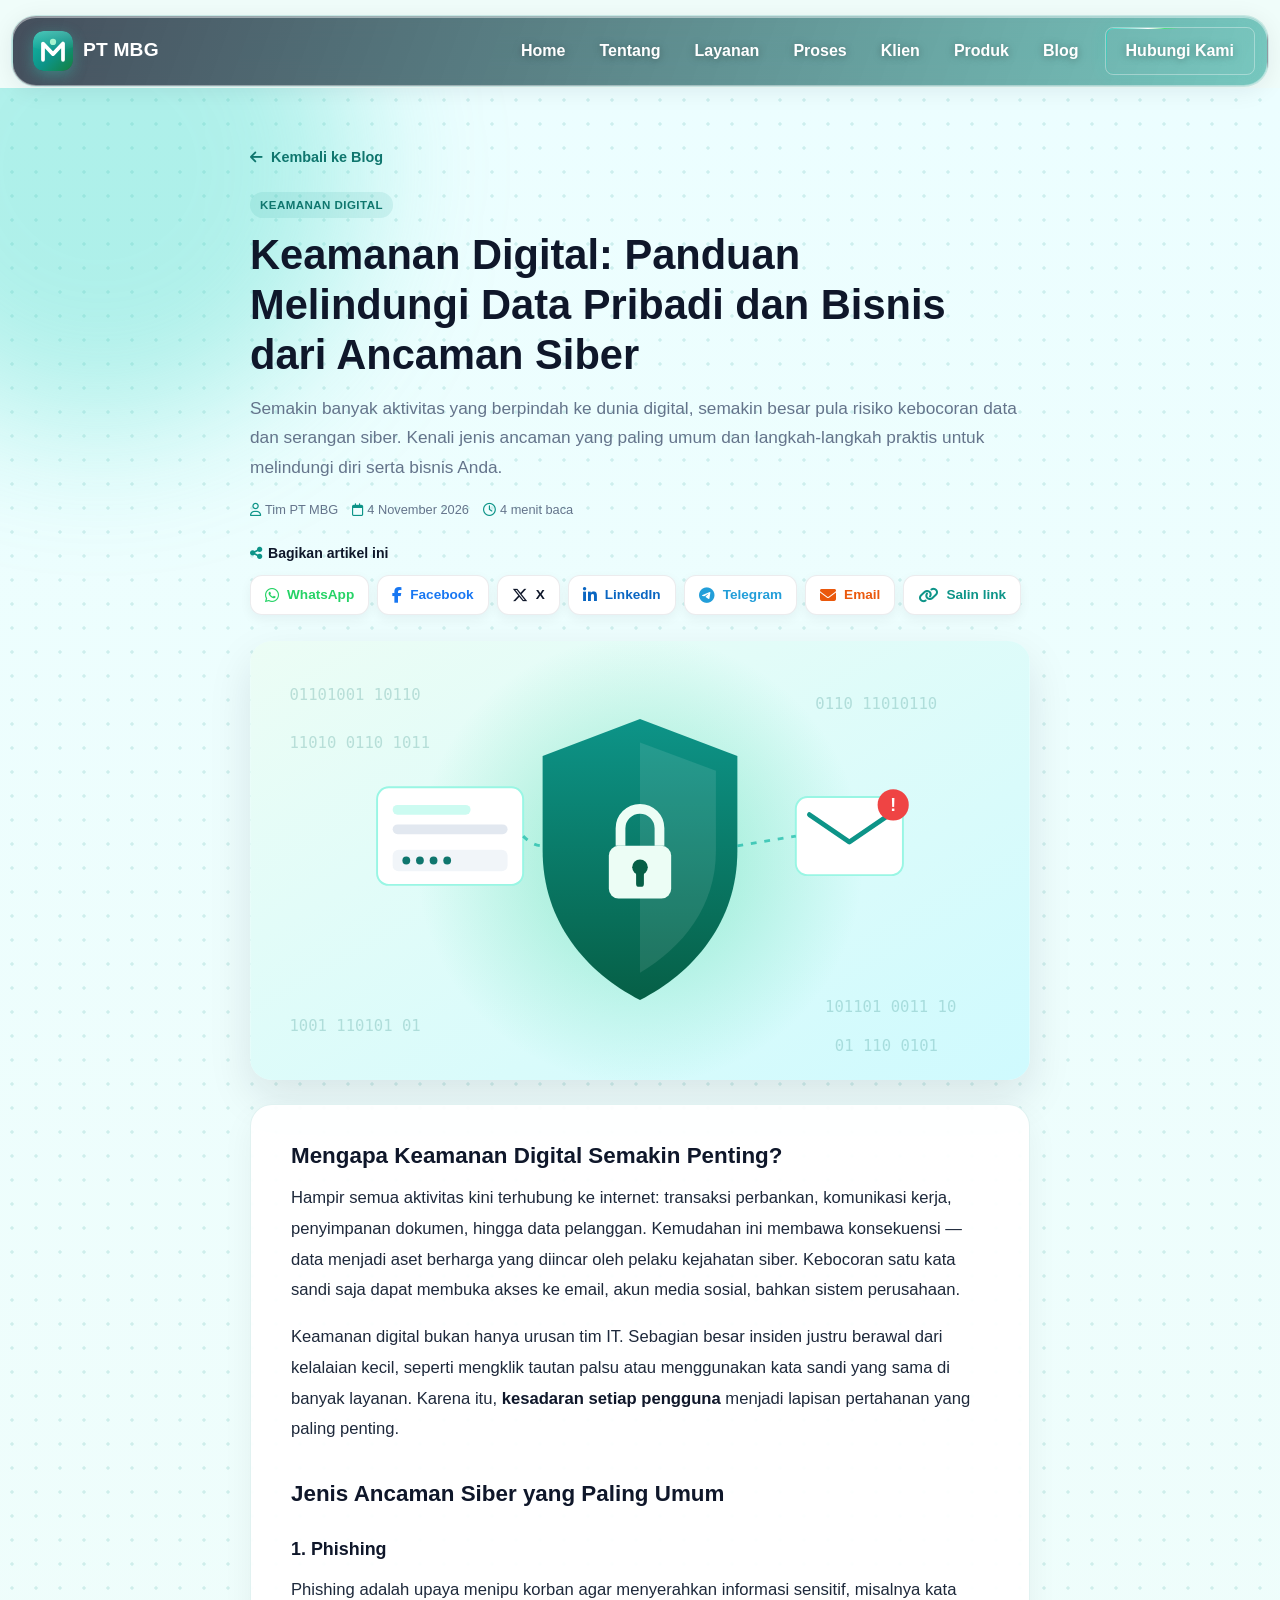
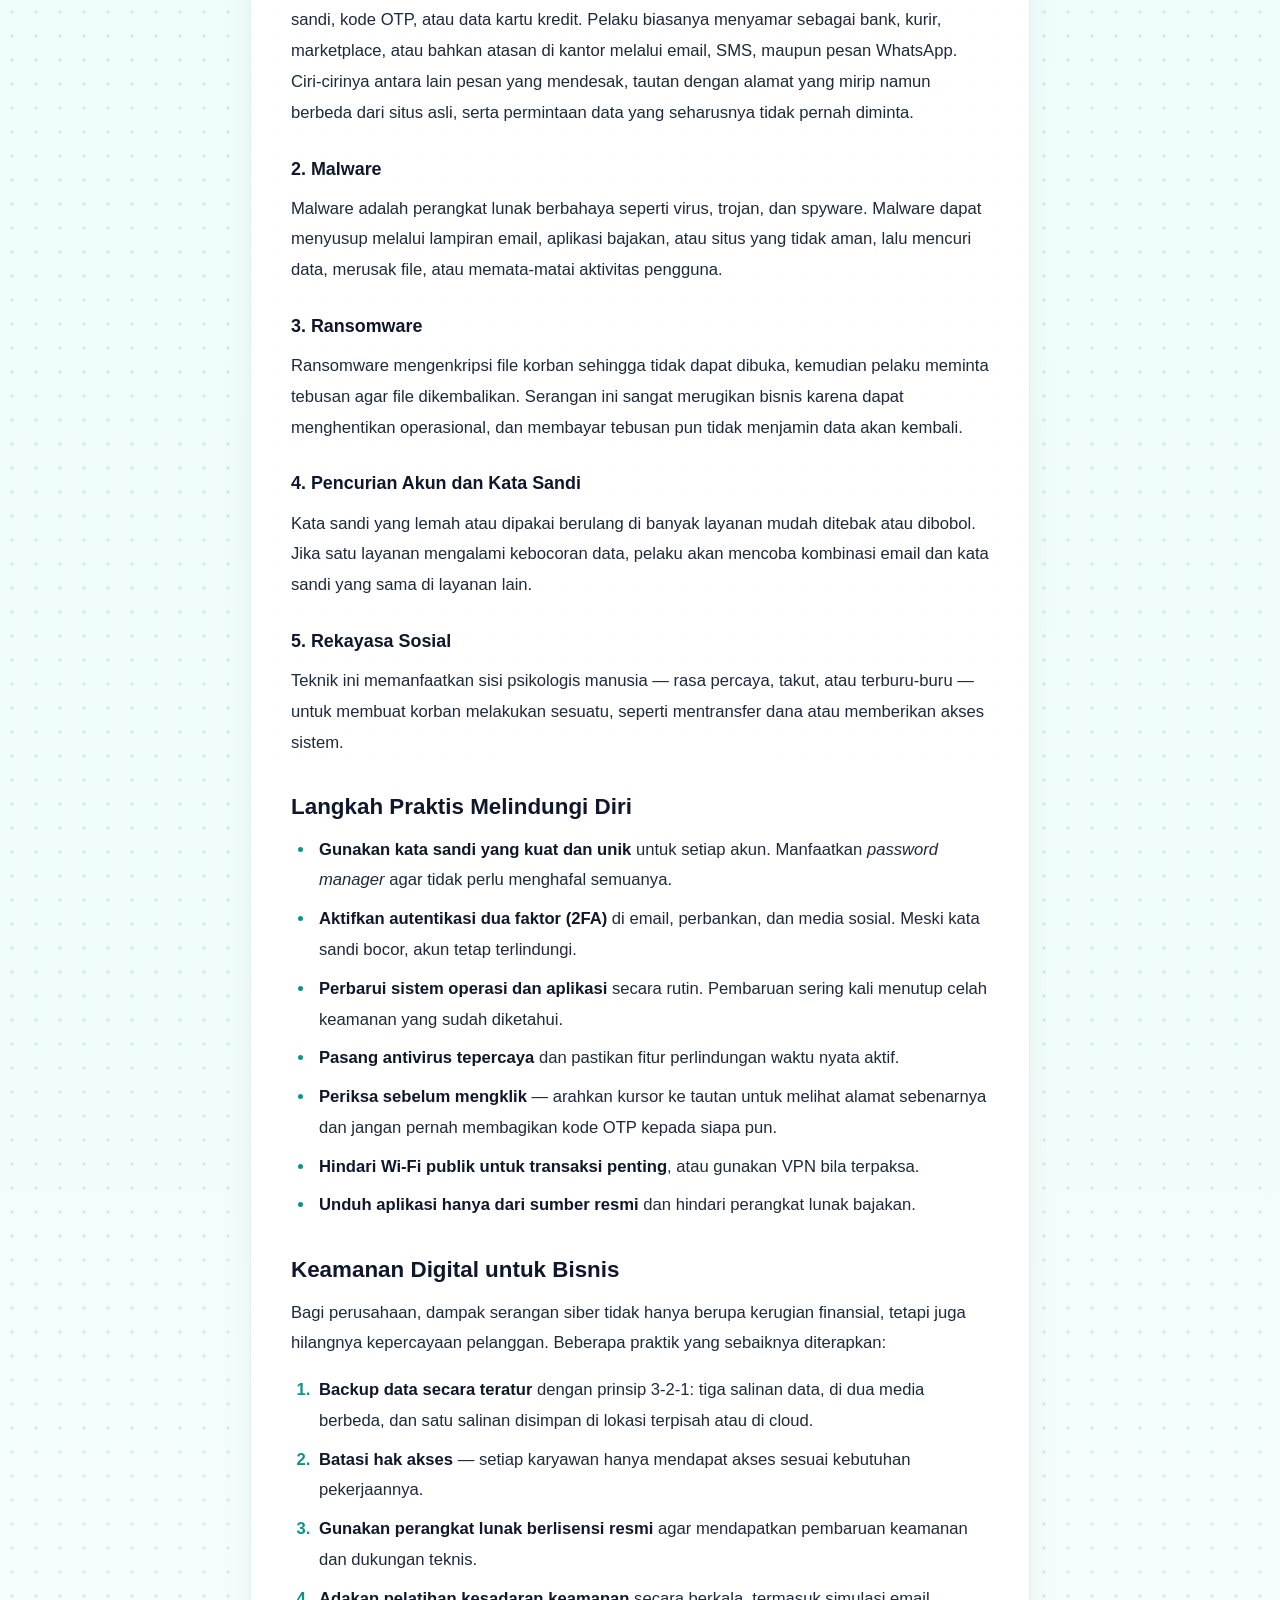
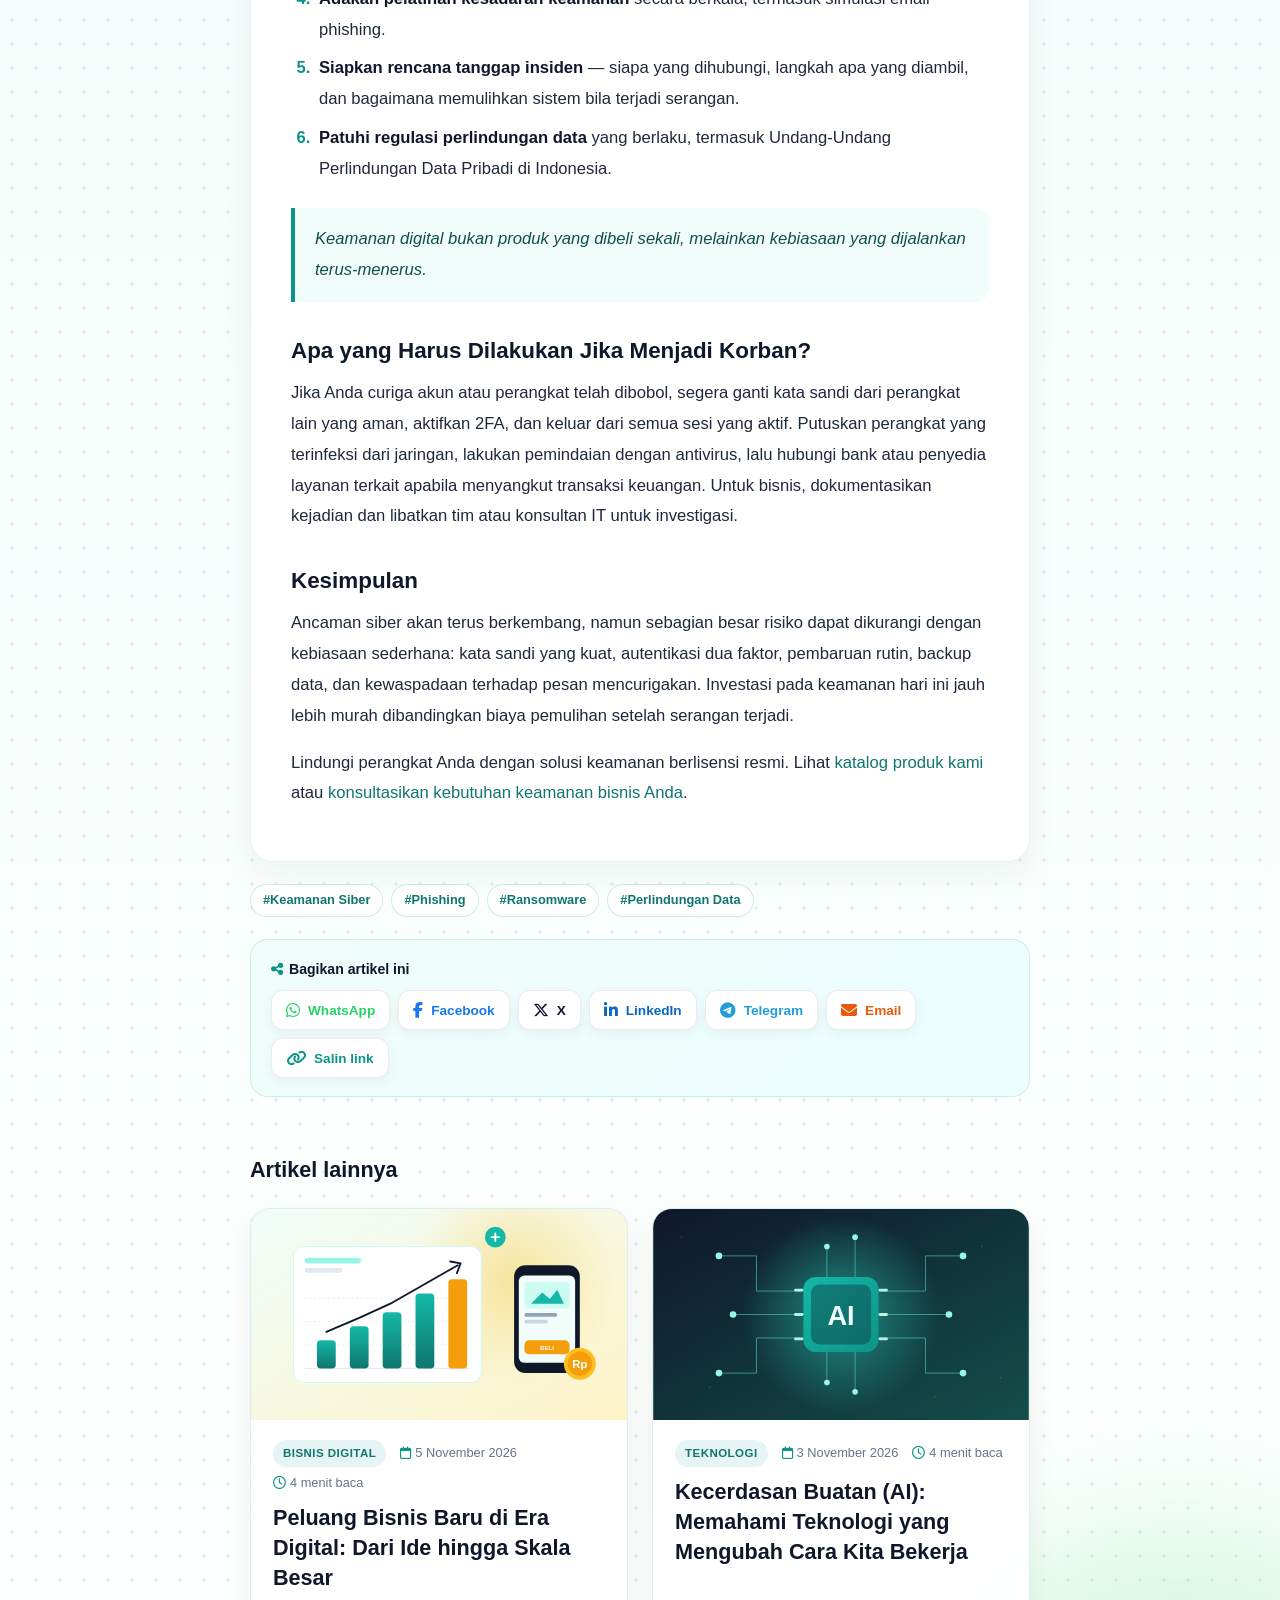
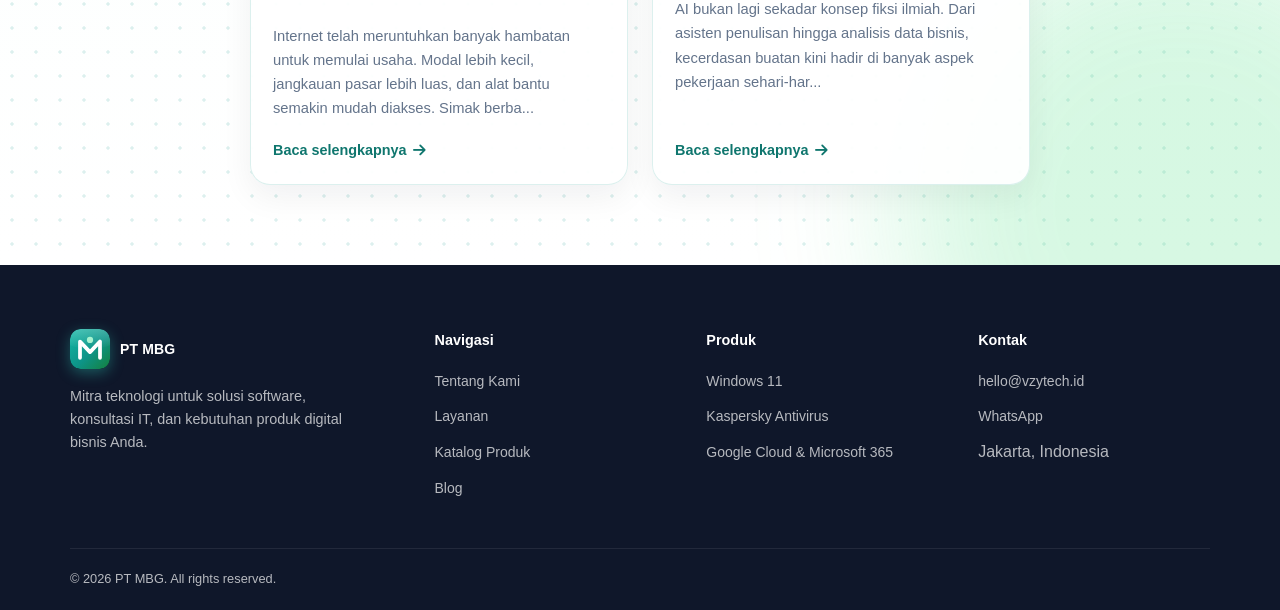
==== commit 1cf1bcbc: "perbaharuan logo" ====
--- a/public/blog/keamanan-digital-melindungi-data-dari-ancaman-siber.html
+++ b/public/blog/keamanan-digital-melindungi-data-dari-ancaman-siber.html
@@ -9,12 +9,13 @@
 <meta property="og:title" content="Keamanan Digital: Panduan Melindungi Data Pribadi dan Bisnis dari Ancaman Siber">
 <meta property="og:description" content="Panduan keamanan digital: kenali ancaman siber seperti phishing, malware, dan ransomware, serta langkah praktis melindungi data pribadi dan bisnis.">
 <meta property="og:type" content="article">
+<link rel="icon" type="image/svg+xml" href="/public/assets/brand/favicon.svg">
 <link rel="stylesheet" href="https://cdnjs.cloudflare.com/ajax/libs/font-awesome/6.5.1/css/all.min.css">
 <link rel="stylesheet" href="../home/css/style.css">
 <style>.catalog-page{padding-top:88px;background:var(--off-white)}.blog-section{position:relative;isolation:isolate;overflow:hidden;padding:56px 0 80px;background-color:#f0fdfa;background-image:radial-gradient(circle,rgba(13,148,136,.14) 1.5px,transparent 1.75px),linear-gradient(180deg,#ecfeff 0%,#f0fdfa 45%,#fff 100%);background-size:24px 24px,100% 100%}.blog-section::before,.blog-section::after{content:"";position:absolute;z-index:-1;border-radius:50%;filter:blur(70px);pointer-events:none}.blog-section::before{width:520px;height:520px;top:-180px;left:-160px;background:rgba(45,212,191,.32)}.blog-section::after{width:560px;height:560px;bottom:-220px;right:-180px;background:rgba(74,222,128,.22)}.blog-section .section-header{margin-bottom:40px}.blog-grid{display:grid;grid-template-columns:repeat(3,minmax(0,1fr));gap:24px}@media(max-width:980px){.blog-grid{grid-template-columns:repeat(2,minmax(0,1fr))}}@media(max-width:620px){.blog-grid{grid-template-columns:1fr}}.blog-card{display:flex;flex-direction:column;min-width:0;overflow:hidden;border-radius:20px;background:rgba(255,255,255,.94);border:1px solid rgba(13,148,136,.14);box-shadow:0 12px 32px rgba(15,23,42,.06);color:inherit;text-decoration:none;transition:transform .25s ease,box-shadow .25s ease}.blog-card:hover{transform:translateY(-4px);box-shadow:0 20px 44px rgba(13,148,136,.16)}.blog-card-image{display:block;width:100%;aspect-ratio:16/9;object-fit:cover;background:linear-gradient(135deg,rgba(13,148,136,.12),rgba(22,163,74,.1))}.blog-card-body{display:flex;flex:1;flex-direction:column;gap:10px;padding:20px 22px 22px}.blog-meta{display:flex;flex-wrap:wrap;align-items:center;gap:6px 14px;color:var(--muted);font-size:.8rem}.blog-meta i{margin-right:4px;color:var(--turquoise)}.blog-category{display:inline-block;padding:4px 10px;border-radius:999px;background:rgba(13,148,136,.1);color:var(--turquoise-dark);font-size:.72rem;font-weight:700;letter-spacing:.04em;text-transform:uppercase}.blog-card h2{margin:0;font-size:1.18rem;line-height:1.4;color:var(--slate)}.blog-card p{margin:0;color:var(--muted);font-size:.92rem;line-height:1.65}.blog-read-more{margin-top:auto;padding-top:8px;color:var(--turquoise-dark);font-weight:700;font-size:.9rem}.blog-read-more i{margin-left:6px;transition:transform .2s ease}.blog-card:hover .blog-read-more i{transform:translateX(4px)}.blog-empty{grid-column:1/-1;padding:28px;border:1px dashed var(--border);border-radius:16px;color:var(--muted);text-align:center}.article-wrap{max-width:780px;margin:0 auto}.article-back{display:inline-flex;align-items:center;gap:8px;margin-bottom:22px;color:var(--turquoise-dark);font-weight:700;text-decoration:none;font-size:.9rem}.article-header h1{margin:12px 0 14px;font-size:clamp(1.8rem,4vw,2.6rem);line-height:1.2;color:var(--slate)}.article-lead{margin:0 0 18px;color:var(--muted);font-size:1.08rem;line-height:1.7}.article-cover{display:block;width:100%;aspect-ratio:16/9;object-fit:cover;margin:26px 0 8px;border-radius:22px;box-shadow:0 18px 44px rgba(15,23,42,.1)}.article-body{margin-top:24px;padding:36px 40px;border-radius:22px;background:rgba(255,255,255,.95);border:1px solid rgba(13,148,136,.12);box-shadow:0 12px 32px rgba(15,23,42,.05);color:#1e293b;font-size:1.04rem;line-height:1.85}.article-body h2{margin:34px 0 12px;font-size:1.4rem;line-height:1.35;color:var(--slate)}.article-body h2:first-child{margin-top:0}.article-body h3{margin:24px 0 8px;font-size:1.12rem;color:var(--slate)}.article-body p{margin:0 0 16px}.article-body ul,.article-body ol{margin:0 0 18px;padding-left:24px}.article-body ul{list-style:disc}.article-body ol{list-style:decimal}.article-body li{margin-bottom:8px;padding-left:4px}.article-body li::marker{color:var(--turquoise);font-weight:700}.article-body strong{color:var(--slate)}.article-body a{color:var(--turquoise-dark)}.article-body img{max-width:100%;height:auto;border-radius:14px}.article-body blockquote{margin:24px 0;padding:16px 20px;border-left:4px solid var(--turquoise);border-radius:0 14px 14px 0;background:#f0fdfa;color:#134e4a;font-style:italic}.article-tags{display:flex;flex-wrap:wrap;gap:8px;margin-top:22px}.article-tags span{padding:5px 12px;border-radius:999px;background:#fff;border:1px solid rgba(13,148,136,.2);color:var(--turquoise-dark);font-size:.8rem;font-weight:600}.article-related{margin-top:56px}.article-related h2{margin:0 0 20px;font-size:1.35rem;color:var(--slate)}.article-related .blog-grid{grid-template-columns:repeat(2,minmax(0,1fr))}@media(max-width:620px){.article-body{padding:24px 20px;font-size:1rem}.article-related .blog-grid{grid-template-columns:1fr}}</style><style>.share-bar{display:flex;flex-wrap:wrap;align-items:center;gap:10px;margin:22px 0}.share-bar-label{margin-right:4px;color:var(--slate);font-size:.88rem;font-weight:700}.share-bar-label i{margin-right:6px;color:var(--turquoise)}.share-buttons{display:flex;flex-wrap:wrap;gap:8px}.share-btn{display:inline-flex;align-items:center;justify-content:center;gap:8px;height:40px;min-width:40px;padding:0 14px;border:1px solid rgba(15,23,42,.08);border-radius:12px;background:#fff;color:var(--share-color);font:600 .85rem var(--font);text-decoration:none;cursor:pointer;box-shadow:0 4px 12px rgba(15,23,42,.05);transition:transform .2s ease,background .2s ease,color .2s ease,box-shadow .2s ease}.share-btn i{font-size:1rem}.share-btn:hover,.share-btn:focus-visible{background:var(--share-color);color:#fff;transform:translateY(-2px);box-shadow:0 10px 20px rgba(15,23,42,.12)}.share-btn.is-copied{background:var(--share-color);color:#fff}.share-btn-native{display:none}.share-bar.is-boxed{padding:18px 20px;border-radius:18px;background:linear-gradient(135deg,#f0fdfa,#ecfeff);border:1px solid rgba(13,148,136,.16)}.article-body .share-bar{margin:26px 0}@media(max-width:620px){.share-btn span{display:none}.share-btn{padding:0;width:42px;height:42px}.share-btn-native{display:inline-flex}.share-bar-label{width:100%}}</style>
 </head>
 <body class="catalog-page">
-<div class="nav-wrap"><nav class="nav" aria-label="Navigasi utama"><a href="/public/home/" class="nav-logo"><span class="nav-logo-mark">MBG</span>PT MBG</a><div class="nav-links" id="navLinks"><a href="/public/home/">Home</a><a href="/public/home/index.html#about">Tentang</a><a href="/public/home/index.html#services">Layanan</a><a href="/public/home/index.html#process">Proses</a><a href="/public/home/index.html#testimonials">Klien</a><a href="/public/pages/produk.html">Produk</a><a href="/public/pages/blog.html">Blog</a><a href="/public/home/index.html#contact" class="nav-cta">Hubungi Kami</a></div><button class="nav-toggle" type="button" aria-label="Menu" aria-expanded="false"><i class="fas fa-bars"></i></button></nav></div><script>(function(){var toggle=document.querySelector(".nav-toggle");var links=document.querySelector(".nav-links");var nav=document.querySelector(".nav");if(toggle&&links){toggle.addEventListener("click",function(){var open=links.classList.toggle("open");toggle.setAttribute("aria-expanded",open?"true":"false");});links.querySelectorAll("a").forEach(function(link){link.addEventListener("click",function(){links.classList.remove("open");toggle.setAttribute("aria-expanded","false");});});}if(nav){var update=function(){nav.classList.toggle("scrolled",window.scrollY>40);};window.addEventListener("scroll",update,{passive:true});update();}})();</script>
+<div class="nav-wrap"><nav class="nav" aria-label="Navigasi utama"><a href="/public/home/" class="nav-logo"><img class="nav-logo-mark" src="/public/assets/brand/mbg-mark.svg" alt="" width="40" height="40">PT MBG</a><div class="nav-links" id="navLinks"><a href="/public/home/">Home</a><a href="/public/home/index.html#about">Tentang</a><a href="/public/home/index.html#services">Layanan</a><a href="/public/home/index.html#process">Proses</a><a href="/public/home/index.html#testimonials">Klien</a><a href="/public/pages/produk.html">Produk</a><a href="/public/pages/blog.html">Blog</a><a href="/public/home/index.html#contact" class="nav-cta">Hubungi Kami</a></div><button class="nav-toggle" type="button" aria-label="Menu" aria-expanded="false"><i class="fas fa-bars"></i></button></nav></div><script>(function(){var toggle=document.querySelector(".nav-toggle");var links=document.querySelector(".nav-links");var nav=document.querySelector(".nav");if(toggle&&links){toggle.addEventListener("click",function(){var open=links.classList.toggle("open");toggle.setAttribute("aria-expanded",open?"true":"false");});links.querySelectorAll("a").forEach(function(link){link.addEventListener("click",function(){links.classList.remove("open");toggle.setAttribute("aria-expanded","false");});});}if(nav){var update=function(){nav.classList.toggle("scrolled",window.scrollY>40);};window.addEventListener("scroll",update,{passive:true});update();}})();</script>
 <main class="section blog-section"><div class="container"><article class="article-wrap"><a class="article-back" href="/public/pages/blog.html"><i class="fas fa-arrow-left"></i>Kembali ke Blog</a><header class="article-header"><span class="blog-category">Keamanan Digital</span><h1>Keamanan Digital: Panduan Melindungi Data Pribadi dan Bisnis dari Ancaman Siber</h1><p class="article-lead">Semakin banyak aktivitas yang berpindah ke dunia digital, semakin besar pula risiko kebocoran data dan serangan siber. Kenali jenis ancaman yang paling umum dan langkah-langkah praktis untuk melindungi diri serta bisnis Anda.</p><div class="blog-meta"><span><i class="far fa-user"></i>Tim PT MBG</span><span><i class="far fa-calendar"></i>4 November 2026</span><span><i class="far fa-clock"></i>4 menit baca</span></div><div class="share-bar" data-share-title="Keamanan Digital: Panduan Melindungi Data Pribadi dan Bisnis dari Ancaman Siber"><span class="share-bar-label"><i class="fas fa-share-alt"></i>Bagikan artikel ini</span><div class="share-buttons"><a href="#" target="_blank" rel="noopener noreferrer" class="share-btn" data-share="whatsapp" style="--share-color:#25d366" aria-label="Bagikan via WhatsApp" title="WhatsApp"><i class="fab fa-whatsapp" aria-hidden="true"></i><span>WhatsApp</span></a><a href="#" target="_blank" rel="noopener noreferrer" class="share-btn" data-share="facebook" style="--share-color:#1877f2" aria-label="Bagikan via Facebook" title="Facebook"><i class="fab fa-facebook-f" aria-hidden="true"></i><span>Facebook</span></a><a href="#" target="_blank" rel="noopener noreferrer" class="share-btn" data-share="x" style="--share-color:#0f172a" aria-label="Bagikan via X" title="X"><i class="fab fa-x-twitter" aria-hidden="true"></i><span>X</span></a><a href="#" target="_blank" rel="noopener noreferrer" class="share-btn" data-share="linkedin" style="--share-color:#0a66c2" aria-label="Bagikan via LinkedIn" title="LinkedIn"><i class="fab fa-linkedin-in" aria-hidden="true"></i><span>LinkedIn</span></a><a href="#" target="_blank" rel="noopener noreferrer" class="share-btn" data-share="telegram" style="--share-color:#229ed9" aria-label="Bagikan via Telegram" title="Telegram"><i class="fab fa-telegram-plane" aria-hidden="true"></i><span>Telegram</span></a><a href="#" target="_blank" rel="noopener noreferrer" class="share-btn" data-share="email" style="--share-color:#ea580c" aria-label="Bagikan via Email" title="Email"><i class="fas fa-envelope" aria-hidden="true"></i><span>Email</span></a><button type="button" class="share-btn" data-share="copy" style="--share-color:#0d9488" aria-label="Bagikan via Salin link" title="Salin link"><i class="fas fa-link" aria-hidden="true"></i><span>Salin link</span></button><button type="button" class="share-btn share-btn-native" data-share="native" style="--share-color:#0d9488" aria-label="Bagikan" title="Bagikan"><i class="fas fa-share-nodes" aria-hidden="true"></i></button></div></div></header><img class="article-cover" src="/public/blog/img/keamanan-digital.svg" alt="Keamanan Digital: Panduan Melindungi Data Pribadi dan Bisnis dari Ancaman Siber"><div class="article-body"><h2>Mengapa Keamanan Digital Semakin Penting?</h2>
 <p>Hampir semua aktivitas kini terhubung ke internet: transaksi perbankan, komunikasi kerja, penyimpanan dokumen, hingga data pelanggan. Kemudahan ini membawa konsekuensi — data menjadi aset berharga yang diincar oleh pelaku kejahatan siber. Kebocoran satu kata sandi saja dapat membuka akses ke email, akun media sosial, bahkan sistem perusahaan.</p>
 <p>Keamanan digital bukan hanya urusan tim IT. Sebagian besar insiden justru berawal dari kelalaian kecil, seperti mengklik tautan palsu atau menggunakan kata sandi yang sama di banyak layanan. Karena itu, <strong>kesadaran setiap pengguna</strong> menjadi lapisan pertahanan yang paling penting.</p>
@@ -60,7 +61,7 @@
 <h2>Kesimpulan</h2>
 <p>Ancaman siber akan terus berkembang, namun sebagian besar risiko dapat dikurangi dengan kebiasaan sederhana: kata sandi yang kuat, autentikasi dua faktor, pembaruan rutin, backup data, dan kewaspadaan terhadap pesan mencurigakan. Investasi pada keamanan hari ini jauh lebih murah dibandingkan biaya pemulihan setelah serangan terjadi.</p>
 <p>Lindungi perangkat Anda dengan solusi keamanan berlisensi resmi. Lihat <a href="/public/pages/produk.html">katalog produk kami</a> atau <a href="/public/home/index.html#contact">konsultasikan kebutuhan keamanan bisnis Anda</a>.</p></div><div class="article-tags"><span>#Keamanan Siber</span><span>#Phishing</span><span>#Ransomware</span><span>#Perlindungan Data</span></div><div class="share-bar is-boxed" data-share-title="Keamanan Digital: Panduan Melindungi Data Pribadi dan Bisnis dari Ancaman Siber"><span class="share-bar-label"><i class="fas fa-share-alt"></i>Bagikan artikel ini</span><div class="share-buttons"><a href="#" target="_blank" rel="noopener noreferrer" class="share-btn" data-share="whatsapp" style="--share-color:#25d366" aria-label="Bagikan via WhatsApp" title="WhatsApp"><i class="fab fa-whatsapp" aria-hidden="true"></i><span>WhatsApp</span></a><a href="#" target="_blank" rel="noopener noreferrer" class="share-btn" data-share="facebook" style="--share-color:#1877f2" aria-label="Bagikan via Facebook" title="Facebook"><i class="fab fa-facebook-f" aria-hidden="true"></i><span>Facebook</span></a><a href="#" target="_blank" rel="noopener noreferrer" class="share-btn" data-share="x" style="--share-color:#0f172a" aria-label="Bagikan via X" title="X"><i class="fab fa-x-twitter" aria-hidden="true"></i><span>X</span></a><a href="#" target="_blank" rel="noopener noreferrer" class="share-btn" data-share="linkedin" style="--share-color:#0a66c2" aria-label="Bagikan via LinkedIn" title="LinkedIn"><i class="fab fa-linkedin-in" aria-hidden="true"></i><span>LinkedIn</span></a><a href="#" target="_blank" rel="noopener noreferrer" class="share-btn" data-share="telegram" style="--share-color:#229ed9" aria-label="Bagikan via Telegram" title="Telegram"><i class="fab fa-telegram-plane" aria-hidden="true"></i><span>Telegram</span></a><a href="#" target="_blank" rel="noopener noreferrer" class="share-btn" data-share="email" style="--share-color:#ea580c" aria-label="Bagikan via Email" title="Email"><i class="fas fa-envelope" aria-hidden="true"></i><span>Email</span></a><button type="button" class="share-btn" data-share="copy" style="--share-color:#0d9488" aria-label="Bagikan via Salin link" title="Salin link"><i class="fas fa-link" aria-hidden="true"></i><span>Salin link</span></button><button type="button" class="share-btn share-btn-native" data-share="native" style="--share-color:#0d9488" aria-label="Bagikan" title="Bagikan"><i class="fas fa-share-nodes" aria-hidden="true"></i></button></div></div><aside class="article-related"><h2>Artikel lainnya</h2><div class="blog-grid"><a class="blog-card" href="/public/blog/peluang-bisnis-baru-di-era-digital.html"><img class="blog-card-image" src="/public/blog/img/bisnis-digital.svg" alt="Peluang Bisnis Baru di Era Digital: Dari Ide hingga Skala Besar" loading="lazy"><div class="blog-card-body"><div class="blog-meta"><span class="blog-category">Bisnis Digital</span><span><i class="far fa-calendar"></i>5 November 2026</span><span><i class="far fa-clock"></i>4 menit baca</span></div><h2>Peluang Bisnis Baru di Era Digital: Dari Ide hingga Skala Besar</h2><p>Internet telah meruntuhkan banyak hambatan untuk memulai usaha. Modal lebih kecil, jangkauan pasar lebih luas, dan alat bantu semakin mudah diakses. Simak berba...</p><span class="blog-read-more">Baca selengkapnya<i class="fas fa-arrow-right"></i></span></div></a><a class="blog-card" href="/public/blog/kecerdasan-buatan-ai-mengubah-cara-kerja.html"><img class="blog-card-image" src="/public/blog/img/ai.svg" alt="Kecerdasan Buatan (AI): Memahami Teknologi yang Mengubah Cara Kita Bekerja" loading="lazy"><div class="blog-card-body"><div class="blog-meta"><span class="blog-category">Teknologi</span><span><i class="far fa-calendar"></i>3 November 2026</span><span><i class="far fa-clock"></i>4 menit baca</span></div><h2>Kecerdasan Buatan (AI): Memahami Teknologi yang Mengubah Cara Kita Bekerja</h2><p>AI bukan lagi sekadar konsep fiksi ilmiah. Dari asisten penulisan hingga analisis data bisnis, kecerdasan buatan kini hadir di banyak aspek pekerjaan sehari-har...</p><span class="blog-read-more">Baca selengkapnya<i class="fas fa-arrow-right"></i></span></div></a></div></aside></article></div></main>
-<footer class="footer"><div class="container"><div class="footer-grid"><div class="footer-brand"><a href="/public/home/" class="nav-logo"><span class="nav-logo-mark">MBG</span>PT MBG</a><p>Mitra teknologi untuk solusi software, konsultasi IT, dan kebutuhan produk digital bisnis Anda.</p></div><div><h4>Navigasi</h4><ul><li><a href="/public/home/index.html#about">Tentang Kami</a></li><li><a href="/public/home/index.html#services">Layanan</a></li><li><a href="/public/pages/produk.html">Katalog Produk</a></li><li><a href="/public/pages/blog.html">Blog</a></li></ul></div><div><h4>Produk</h4><ul><li><a href="/public/pages/produk.html">Windows 11</a></li><li><a href="/public/pages/produk.html">Kaspersky Antivirus</a></li><li><a href="/public/pages/produk.html">Google Cloud &amp; Microsoft 365</a></li></ul></div><div><h4>Kontak</h4><ul><li><a href="mailto:hello@vzytech.id">hello@vzytech.id</a></li><li><a href="https://wa.me/6281313616756" target="_blank" rel="noopener noreferrer">WhatsApp</a></li><li>Jakarta, Indonesia</li></ul></div></div><div class="footer-bottom"><span>&copy; 2026 PT MBG. All rights reserved.</span></div></div></footer>
+<footer class="footer"><div class="container"><div class="footer-grid"><div class="footer-brand"><a href="/public/home/" class="nav-logo"><img class="nav-logo-mark" src="/public/assets/brand/mbg-mark.svg" alt="" width="40" height="40">PT MBG</a><p>Mitra teknologi untuk solusi software, konsultasi IT, dan kebutuhan produk digital bisnis Anda.</p></div><div><h4>Navigasi</h4><ul><li><a href="/public/home/index.html#about">Tentang Kami</a></li><li><a href="/public/home/index.html#services">Layanan</a></li><li><a href="/public/pages/produk.html">Katalog Produk</a></li><li><a href="/public/pages/blog.html">Blog</a></li></ul></div><div><h4>Produk</h4><ul><li><a href="/public/pages/produk.html">Windows 11</a></li><li><a href="/public/pages/produk.html">Kaspersky Antivirus</a></li><li><a href="/public/pages/produk.html">Google Cloud &amp; Microsoft 365</a></li></ul></div><div><h4>Kontak</h4><ul><li><a href="mailto:hello@vzytech.id">hello@vzytech.id</a></li><li><a href="https://wa.me/6281313616756" target="_blank" rel="noopener noreferrer">WhatsApp</a></li><li>Jakarta, Indonesia</li></ul></div></div><div class="footer-bottom"><span>&copy; 2026 PT MBG. All rights reserved.</span></div></div></footer>
 <script>(function(){var url=location.href.split("#")[0];document.querySelectorAll(".share-bar").forEach(function(bar){var title=bar.dataset.shareTitle||document.title;var u=encodeURIComponent(url);var t=encodeURIComponent(title);var links={whatsapp:"https://wa.me/?text="+t+"%20"+u,facebook:"https://www.facebook.com/sharer/sharer.php?u="+u,x:"https://twitter.com/intent/tweet?text="+t+"&url="+u,linkedin:"https://www.linkedin.com/sharing/share-offsite/?url="+u,telegram:"https://t.me/share/url?url="+u+"&text="+t,email:"mailto:?subject="+t+"&body="+t+"%0A%0A"+u};bar.querySelectorAll("a.share-btn").forEach(function(a){var href=links[a.dataset.share];if(href){a.href=href;if(a.dataset.share==="email")a.removeAttribute("target");}});var copy=bar.querySelector("[data-share=copy]");if(copy)copy.addEventListener("click",function(){var done=function(){var label=copy.querySelector("span");var old=label?label.textContent:"";copy.classList.add("is-copied");if(label)label.textContent="Tersalin!";setTimeout(function(){copy.classList.remove("is-copied");if(label)label.textContent=old;},1800);};if(navigator.clipboard){navigator.clipboard.writeText(url).then(done,function(){prompt("Salin link:",url);});}else{prompt("Salin link:",url);}});var nat=bar.querySelector("[data-share=native]");if(nat){if(navigator.share){nat.addEventListener("click",function(){navigator.share({title:title,url:url}).catch(function(){});});}else{nat.remove();}}});})();</script>
 </body>
 </html>
--- a/public/home/css/style.css
+++ b/public/home/css/style.css
@@ -106,16 +106,11 @@
 }
 
 .nav-logo-mark {
-  width: 48px;
-  height: 36px;
+  display: block;
+  width: 40px;
+  height: 40px;
+  flex-shrink: 0;
   border-radius: 11px;
-  background: linear-gradient(135deg, var(--turquoise), var(--green));
-  display: grid;
-  place-items: center;
-  color: white;
-  font-size: 12px;
-  letter-spacing: 0.04em;
-  font-weight: 800;
   box-shadow: 0 4px 14px var(--turquoise-glow);
 }
 
